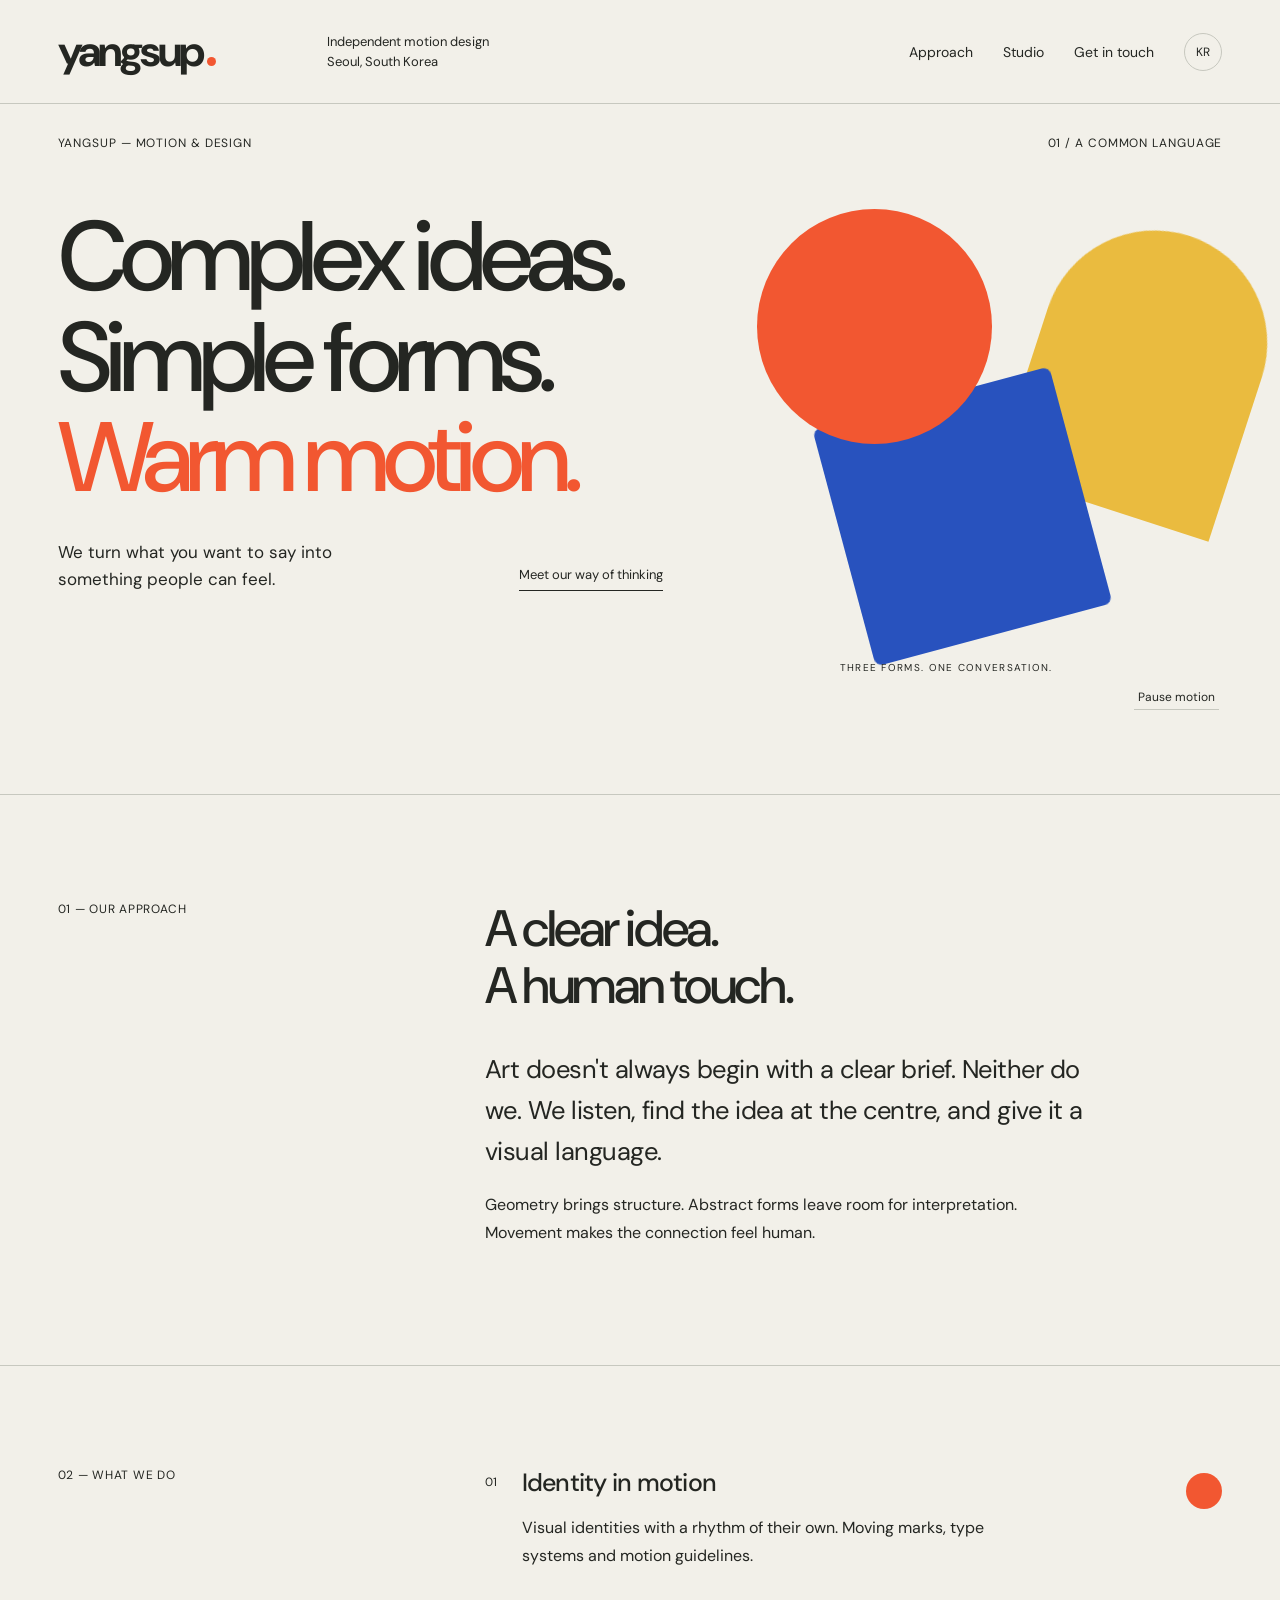
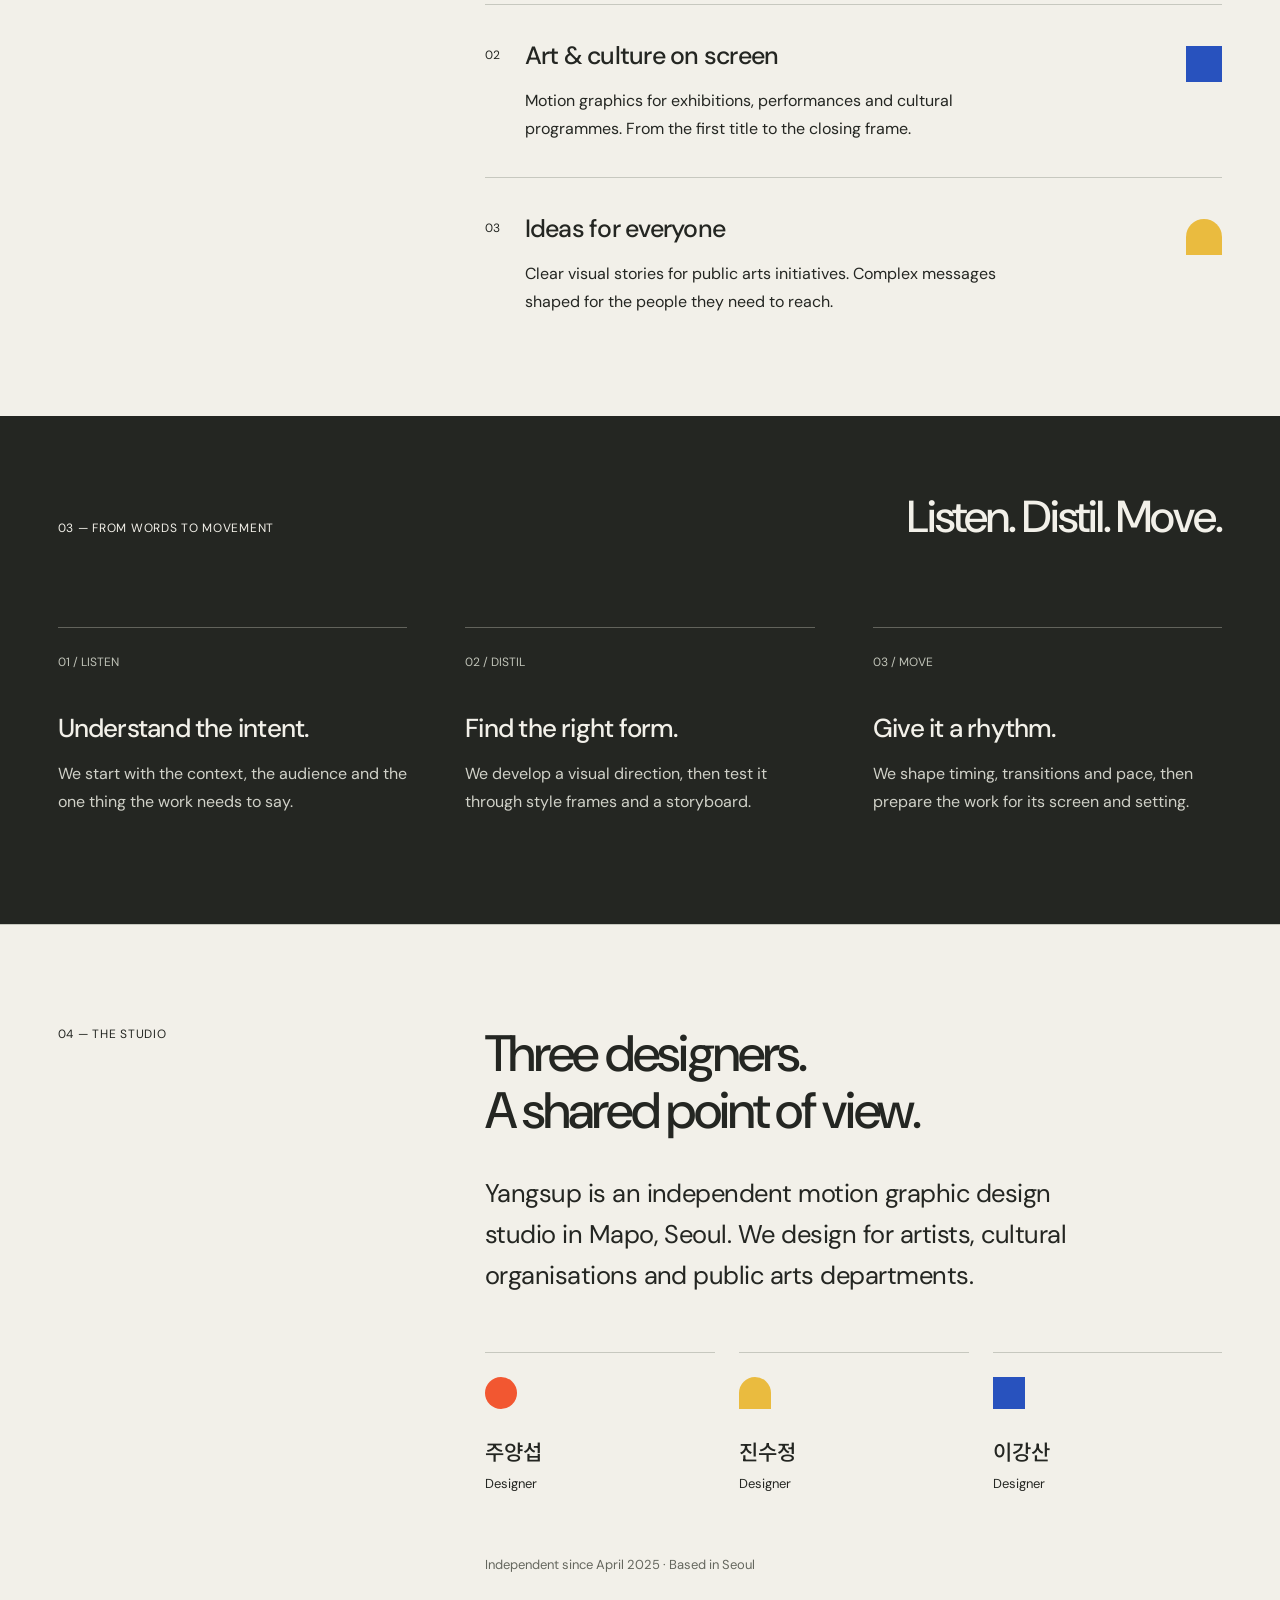
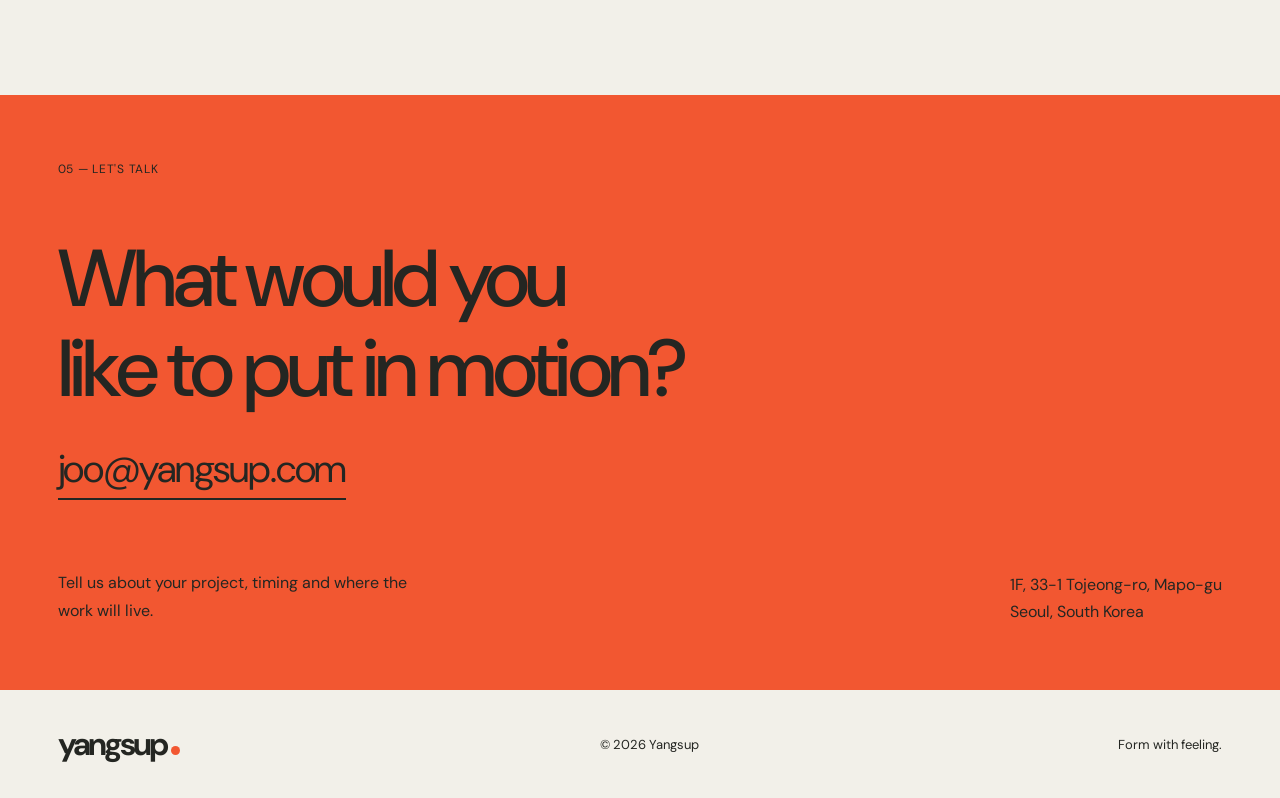
==== index.html @ bad8cf62 "Publish Yangsup motion design studio website" ====
<!doctype html>
<html lang="en"><head><meta charset="utf-8"><meta name="viewport" content="width=device-width,initial-scale=1"><title>Yangsup — Ideas into warm motion.</title><meta name="description" content="Yangsup is a three-person motion design studio in Seoul. We translate complex ideas into geometric forms and warm, thoughtful movement for arts and culture."><meta name="theme-color" content="#f2f0e9"><link rel="icon" type="image/svg+xml" href="data:image/svg+xml,%3Csvg xmlns='http://www.w3.org/2000/svg' viewBox='0 0 64 64'%3E%3Crect width='64' height='64' rx='32' fill='%23f25731'/%3E%3Cpath d='M17 19L32 35L47 19M32 35V49' stroke='%23212320' stroke-width='9' fill='none'/%3E%3C/svg%3E"><link rel="stylesheet" href="style.css"></head>
<body><a class="skip" href="#main">Skip to content</a><header><a class="logo" href="#" aria-label="Yangsup home">yangsup<span class="logo-dot"></span></a><span class="header-note">Independent motion design<br>Seoul, South Korea</span><nav aria-label="Main navigation"><a href="#approach" data-en="Approach" data-ko="작업 방식">Approach</a><a href="#studio" data-en="Studio" data-ko="스튜디오">Studio</a><a href="#contact" data-en="Get in touch" data-ko="프로젝트 문의">Get in touch</a><button id="lang" aria-label="한국어로 보기">KR</button></nav></header>
<main id="main"><section class="hero"><div class="eyebrow"><span>YANGSUP — MOTION & DESIGN</span><span>01 / A COMMON LANGUAGE</span></div><h1 data-en="Complex ideas.<br>Simple forms.<br><em>Warm motion.</em>" data-ko="복잡한 말을.<br>명확한 형태로.<br><em>따뜻한 움직임으로.</em>">Complex ideas.<br>Simple forms.<br><em>Warm motion.</em></h1><div class="hero-bottom"><p data-en="We turn what you want to say into something people can feel." data-ko="전하고 싶은 말을, 사람들이 느낄 수 있는 움직임으로 만듭니다.">We turn what you want to say into something people can feel.</p><a href="#approach" class="text-link" data-en="Meet our way of thinking" data-ko="우리의 작업 방식">Meet our way of thinking</a></div><div class="motion-stage" role="group" aria-label="Three geometric forms moving gently together: an orange circle, a yellow arch, and a blue square."><div class="shape circle"></div><div class="shape arch"></div><div class="shape square"></div><span class="stage-caption">THREE FORMS. ONE CONVERSATION.</span><button id="motion" aria-pressed="false" aria-label="Pause animation">Pause motion</button></div></section>
<section class="intro section" id="approach"><div class="label">01 — <span data-en="OUR APPROACH" data-ko="작업 방식">OUR APPROACH</span></div><div><h2 data-en="A clear idea.<br>A human touch." data-ko="생각은 명확하게.<br>감각은 따뜻하게.">A clear idea.<br>A human touch.</h2><p class="large-copy" data-en="Art doesn't always begin with a clear brief. Neither do we. We listen, find the idea at the centre, and give it a visual language." data-ko="예술의 언어가 언제나 명확한 의뢰서로 시작되지는 않습니다. 우리는 먼저 듣고, 중심이 되는 생각을 찾고, 그것에 시각적인 언어를 입힙니다.">Art doesn't always begin with a clear brief. Neither do we. We listen, find the idea at the centre, and give it a visual language.</p><p data-en="Geometry brings structure. Abstract forms leave room for interpretation. Movement makes the connection feel human." data-ko="기하학으로 구조를 잡고, 추상적인 형태로 해석의 여지를 남깁니다. 움직임으로 그 사이에 온도를 더합니다.">Geometry brings structure. Abstract forms leave room for interpretation. Movement makes the connection feel human.</p></div></section>
<section class="services section"><div class="label">02 — <span data-en="WHAT WE DO" data-ko="하는 일">WHAT WE DO</span></div><div class="service-list"><article><span class="number">01</span><div><h3 data-en="Identity in motion" data-ko="움직이는 아이덴티티">Identity in motion</h3><p data-en="Visual identities with a rhythm of their own. Moving marks, type systems and motion guidelines." data-ko="브랜드 고유의 리듬을 만듭니다. 움직이는 로고, 타이포그래피, 모션 가이드라인을 설계합니다.">Visual identities with a rhythm of their own. Moving marks, type systems and motion guidelines.</p></div><span class="mini orange"></span></article><article><span class="number">02</span><div><h3 data-en="Art & culture on screen" data-ko="화면으로 만나는 예술">Art & culture on screen</h3><p data-en="Motion graphics for exhibitions, performances and cultural programmes. From the first title to the closing frame." data-ko="전시, 공연, 문화 프로그램을 위한 모션 그래픽. 첫 타이틀부터 마지막 장면까지 하나의 흐름으로 연결합니다.">Motion graphics for exhibitions, performances and cultural programmes. From the first title to the closing frame.</p></div><span class="mini blue"></span></article><article><span class="number">03</span><div><h3 data-en="Ideas for everyone" data-ko="누구에게나 닿는 이야기">Ideas for everyone</h3><p data-en="Clear visual stories for public arts initiatives. Complex messages shaped for the people they need to reach." data-ko="공공 예술 사업의 복잡한 메시지를 정리합니다. 전달해야 할 사람을 생각하며 형태와 움직임을 고릅니다.">Clear visual stories for public arts initiatives. Complex messages shaped for the people they need to reach.</p></div><span class="mini yellow"></span></article></div></section>
<section class="process"><div class="process-heading"><div class="label">03 — <span data-en="FROM WORDS TO MOVEMENT" data-ko="말에서 움직임까지">FROM WORDS TO MOVEMENT</span></div><h2 data-en="Listen. Distil. Move." data-ko="듣고. 고르고. 움직입니다.">Listen. Distil. Move.</h2></div><div class="steps"><article><span>01 / LISTEN</span><h3 data-en="Understand the intent." data-ko="의도를 이해합니다.">Understand the intent.</h3><p data-en="We start with the context, the audience and the one thing the work needs to say." data-ko="프로젝트의 맥락과 관객을 이해하고, 꼭 전달해야 할 한 가지를 찾습니다.">We start with the context, the audience and the one thing the work needs to say.</p></article><article><span>02 / DISTIL</span><h3 data-en="Find the right form." data-ko="알맞은 형태를 찾습니다.">Find the right form.</h3><p data-en="We develop a visual direction, then test it through style frames and a storyboard." data-ko="시각적인 방향을 정하고, 스타일 프레임과 스토리보드로 함께 확인합니다.">We develop a visual direction, then test it through style frames and a storyboard.</p></article><article><span>03 / MOVE</span><h3 data-en="Give it a rhythm." data-ko="리듬을 더합니다.">Give it a rhythm.</h3><p data-en="We shape timing, transitions and pace, then prepare the work for its screen and setting." data-ko="타이밍과 전환, 속도를 다듬습니다. 작품이 놓일 화면과 공간에 맞춰 마무리합니다.">We shape timing, transitions and pace, then prepare the work for its screen and setting.</p></article></div></section>
<section class="studio section" id="studio"><div class="label">04 — <span data-en="THE STUDIO" data-ko="스튜디오">THE STUDIO</span></div><div><h2 data-en="Three designers.<br>A shared point of view." data-ko="세 명의 디자이너.<br>함께 바라보는 방향.">Three designers.<br>A shared point of view.</h2><p class="large-copy" data-en="Yangsup is an independent motion graphic design studio in Mapo, Seoul. We design for artists, cultural organisations and public arts departments." data-ko="Yangsup은 서울 마포에 자리한 모션 그래픽 디자인 스튜디오입니다. 예술가, 문화예술 단체, 공공기관의 예술 부서를 위한 디자인을 합니다.">Yangsup is an independent motion graphic design studio in Mapo, Seoul. We design for artists, cultural organisations and public arts departments.</p><div class="team"><div><span class="member-symbol orange"></span><h3>주양섭</h3><p>Designer</p></div><div><span class="member-symbol yellow"></span><h3>진수정</h3><p>Designer</p></div><div><span class="member-symbol blue"></span><h3>이강산</h3><p>Designer</p></div></div><p class="established" data-en="Independent since April 2025 · Based in Seoul" data-ko="2025년 4월 설립 · 서울 마포">Independent since April 2025 · Based in Seoul</p></div></section>
<section class="contact" id="contact"><div class="label">05 — <span data-en="LET'S TALK" data-ko="프로젝트 문의">LET'S TALK</span></div><h2 data-en="What would you<br>like to put in motion?" data-ko="어떤 이야기를<br>움직여 볼까요?">What would you<br>like to put in motion?</h2><a class="email" href="mailto:joo@yangsup.com">joo@yangsup.com</a><div class="contact-bottom"><p data-en="Tell us about your project, timing and where the work will live." data-ko="프로젝트의 내용과 일정, 작업이 쓰일 곳을 알려 주세요.">Tell us about your project, timing and where the work will live.</p><address><span data-en="1F, 33-1 Tojeong-ro, Mapo-gu<br>Seoul, South Korea" data-ko="서울 마포구 토정로 33-1, 1층">1F, 33-1 Tojeong-ro, Mapo-gu<br>Seoul, South Korea</span></address></div></section></main><footer><a class="logo" href="#">yangsup<span class="logo-dot"></span></a><span>© <span id="year">2026</span> Yangsup</span><span data-en="Form with feeling." data-ko="형태에 온도를.">Form with feeling.</span></footer><script src="script.js"></script></body></html>
---- style.css ----
@import url('https://fonts.googleapis.com/css2?family=DM+Sans:wght@400;450;500;600;700&family=Noto+Sans+KR:wght@400;500;600;700&display=swap');
:root{--paper:#f2f0e9;--ink:#242622;--orange:#f25731;--blue:#2852be;--yellow:#eabb3f;--line:#c7c8bf}*{box-sizing:border-box}html{scroll-behavior:smooth;scroll-padding-top:30px}body{margin:0;background:var(--paper);color:var(--ink);font-family:'DM Sans','Noto Sans KR',sans-serif;font-size:16px;-webkit-font-smoothing:antialiased}a{color:inherit;text-decoration:none}button{font:inherit;color:inherit;cursor:pointer}a:focus-visible,button:focus-visible{outline:3px solid var(--blue);outline-offset:7px}.skip{position:absolute;top:-80px;padding:16px;background:white;z-index:10}.skip:focus{top:10px}header{padding:30px 4.5%;display:flex;align-items:center;justify-content:space-between;border-bottom:1px solid var(--line);gap:30px}.logo{font-size:43px;font-weight:700;letter-spacing:-3px;line-height:1;display:inline-flex;align-items:baseline}.logo-dot{width:9px;height:9px;background:var(--orange);border-radius:50%;margin-left:5px}.header-note{font-size:13px;line-height:1.5;margin-right:auto;margin-left:7%}nav{display:flex;gap:30px;align-items:center;font-size:14px}nav a{padding:7px 0}nav a:hover,.text-link:hover{text-decoration:underline;text-underline-offset:7px}#lang{background:transparent;border:1px solid var(--line);border-radius:50%;width:38px;height:38px;font-size:12px}.hero{min-height:690px;position:relative;padding:31px 4.5% 0;overflow:hidden}.eyebrow{font-size:12px;letter-spacing:.075em;display:flex;justify-content:space-between}.hero h1{font-size:clamp(60px,7.7vw,118px);font-weight:500;letter-spacing:-.064em;line-height:1.02;margin:56px 0 30px;position:relative;z-index:2;pointer-events:none;width:70%}em{font-style:normal;color:var(--orange)}.hero-bottom{display:flex;align-items:flex-end;justify-content:space-between;position:relative;z-index:2;max-width:52%;gap:32px;margin-bottom:56px}.hero-bottom p{font-size:17px;line-height:1.6;max-width:275px}.text-link{font-size:13px;border-bottom:1px solid;white-space:nowrap;padding-bottom:7px;margin-bottom:20px}.motion-stage{position:absolute;right:0;top:90px;width:43%;height:480px}.shape{position:absolute;animation:float 9s ease-in-out infinite;will-change:transform}.circle{background:var(--orange);width:235px;height:235px;border-radius:50%;left:5%;top:15px;z-index:2}.arch{background:var(--yellow);width:225px;height:285px;border-radius:120px 120px 0 0;right:4%;top:35px;transform:rotate(18deg);animation-name:tilt;animation-delay:-3s}.square{background:var(--blue);width:245px;height:245px;border-radius:8px;left:20%;top:200px;transform:rotate(-15deg);animation-name:rock;animation-delay:-1s}.stage-caption{position:absolute;bottom:0;left:20%;font-size:10px;letter-spacing:.13em}#motion{position:absolute;bottom:-36px;right:11%;font-size:12px;background:transparent;border:0;border-bottom:1px solid var(--line);padding:4px}.paused .shape{animation-play-state:paused}.section{padding:100px 4.5%;display:grid;grid-template-columns:1fr 2fr;gap:5%;border-top:1px solid var(--line)}.label{font-size:12px;letter-spacing:.06em;line-height:1.6}h2{font-size:clamp(36px,4vw,62px);line-height:1.12;letter-spacing:-.045em;font-weight:500;margin:0 0 35px}p{line-height:1.75;margin:0 0 18px;max-width:610px}.large-copy{font-size:clamp(21px,2vw,28px);line-height:1.6;letter-spacing:-.02em}.intro{padding-top:105px}.service-list article{display:flex;gap:25px;padding:0 0 34px;margin-bottom:34px;border-bottom:1px solid var(--line);align-items:flex-start}.service-list article:last-child{border:0;padding:0;margin:0}.number{font-size:12px;padding-top:8px}h3{font-size:25px;font-weight:500;letter-spacing:-.03em;margin:0 0 15px}.service-list p{font-size:16px;margin:0;max-width:480px}.mini{width:36px;height:36px;flex-shrink:0;margin-left:auto;margin-top:7px}.orange{background:var(--orange);border-radius:50%}.blue{background:var(--blue)}.yellow{background:var(--yellow);border-radius:40px 40px 0 0}.process{background:var(--ink);color:var(--paper);padding:76px 4.5% 90px}.process-heading{display:flex;justify-content:space-between;align-items:baseline;gap:30px}.process h2{font-size:clamp(30px,3.5vw,54px)}.steps{display:grid;grid-template-columns:repeat(3,1fr);gap:5%;margin-top:50px}.steps article{border-top:1px solid #62635c;padding-top:22px}.steps span{font-size:12px;color:#c0c3b8}.steps h3{margin-top:40px;font-size:26px}.steps p{color:#d0d1c8;font-size:16px}.team{display:grid;grid-template-columns:repeat(3,1fr);gap:24px;margin-top:55px}.team>div{padding-top:24px;border-top:1px solid var(--line)}.member-symbol{display:block;width:32px;height:32px;margin-bottom:27px}.team h3{font-family:'Noto Sans KR',sans-serif;font-size:21px;letter-spacing:0;margin-bottom:7px}.team p,.established{font-size:13px}.established{margin-top:40px;color:#65675e}.contact{background:var(--orange);padding:65px 4.5%}.contact h2{font-size:clamp(42px,6.3vw,96px);margin:55px 0 30px}.email{font-size:clamp(25px,3vw,45px);border-bottom:2px solid;letter-spacing:-.03em;padding-bottom:4px}.contact-bottom{display:flex;justify-content:space-between;align-items:flex-end;gap:35px;margin-top:75px}.contact-bottom p{max-width:350px;margin:0}.contact address{font-size:16px;font-style:normal;line-height:1.7}footer{padding:38px 4.5%;display:flex;justify-content:space-between;align-items:center;font-size:13px}footer .logo{font-size:32px}html[lang=ko] .hero h1{font-size:clamp(44px,5.7vw,88px);letter-spacing:-.055em;line-height:1.22}html[lang=ko] h2{line-height:1.3;word-break:keep-all}html[lang=ko] p{word-break:keep-all}@keyframes float{50%{transform:translate(15px,25px)}}@keyframes rock{50%{transform:translate(-12px,-18px) rotate(-3deg)}}@keyframes tilt{50%{transform:translate(-15px,5px) rotate(8deg)}}@media(min-width:1600px){body{max-width:1800px;margin:auto}.motion-stage{right:4%}}@media(max-width:1000px){.header-note{display:none}.hero h1{font-size:8.3vw}.motion-stage{transform:scale(.8);transform-origin:right center;width:48%;top:60px}.hero-bottom{max-width:60%}.hero-bottom .text-link{display:none}.section{grid-template-columns:1fr 2.5fr;gap:5%}.process-heading{display:block}.process-heading h2{margin-top:28px}.steps h3{font-size:22px}}@media(max-width:650px){header{padding:25px 6%;gap:15px}.logo{font-size:34px}nav{gap:18px}nav a{font-size:12px}nav a:first-child{display:none}#lang{width:32px;height:32px}.hero{min-height:0;padding:25px 6% 0}.eyebrow span:last-child{display:none}.hero h1{font-size:clamp(48px,12vw,76px);width:100%;margin:40px 0 20px}.hero-bottom{max-width:100%;margin:0}.hero-bottom p{font-size:16px;max-width:280px}.motion-stage{position:relative;width:100%;height:350px;top:auto;right:auto;transform:none;margin:10px 0 50px}.circle{width:155px;height:155px;left:7%;top:30px}.arch{width:145px;height:200px;right:7%;top:35px}.square{width:168px;height:168px;left:28%;top:156px}.stage-caption{bottom:0;left:5%;font-size:9px}#motion{bottom:-28px;right:5%}.section{display:block;padding:60px 6%}.section>.label{margin-bottom:36px}h2{font-size:38px}.large-copy{font-size:21px}.service-list article{gap:14px}.service-list h3{font-size:23px}.mini{width:23px;height:23px}.service-list p{font-size:15px}.process{padding:55px 6%}.steps{grid-template-columns:1fr;gap:28px;margin-top:32px}.steps h3{margin-top:20px}.steps p{margin-bottom:0}.team{gap:15px}.team h3{font-size:19px}.contact{padding:48px 6%}.contact h2{font-size:43px;margin-top:38px}.contact-bottom{display:block;margin-top:50px}.contact address{margin-top:30px}footer{padding:30px 6%;gap:15px}footer>span:last-child{display:none}html[lang=ko] .hero h1{font-size:clamp(35px,9.3vw,58px)}}@media(prefers-reduced-motion:reduce){html{scroll-behavior:auto}.shape{animation:none!important}}
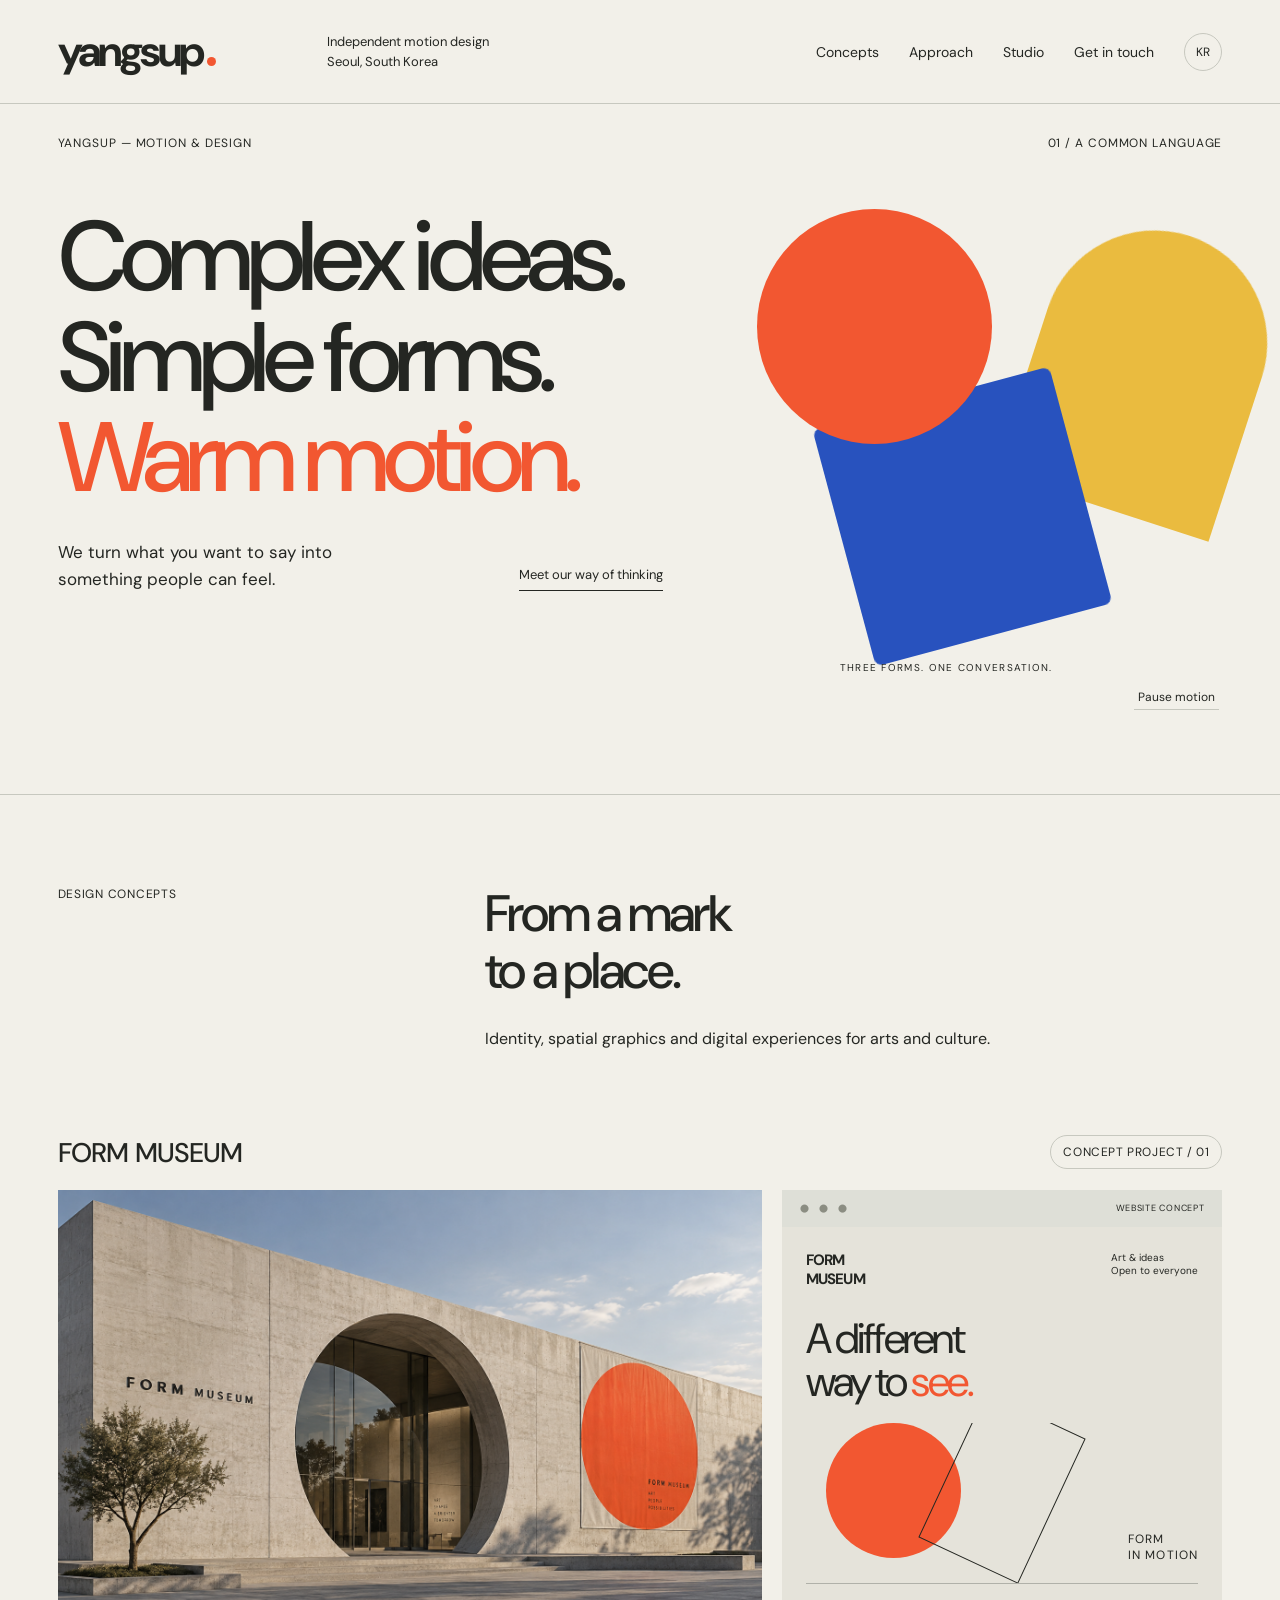
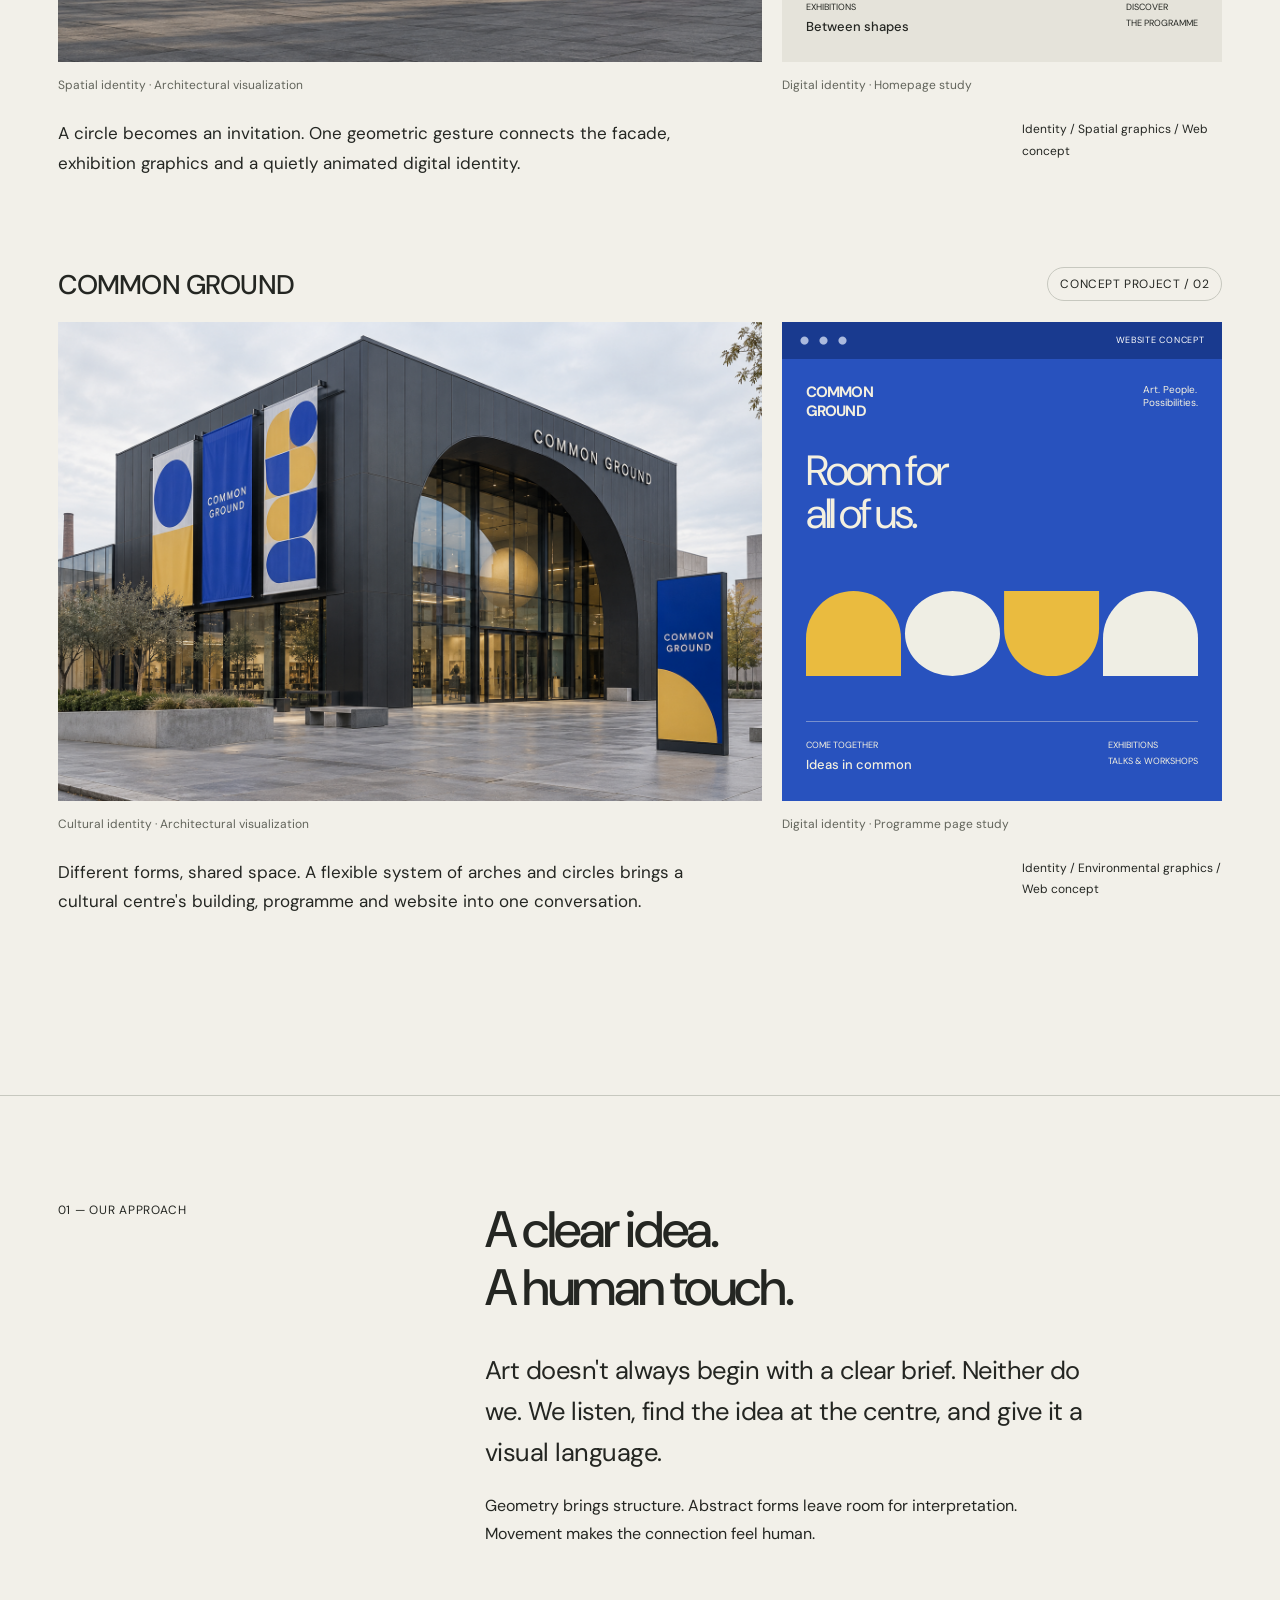
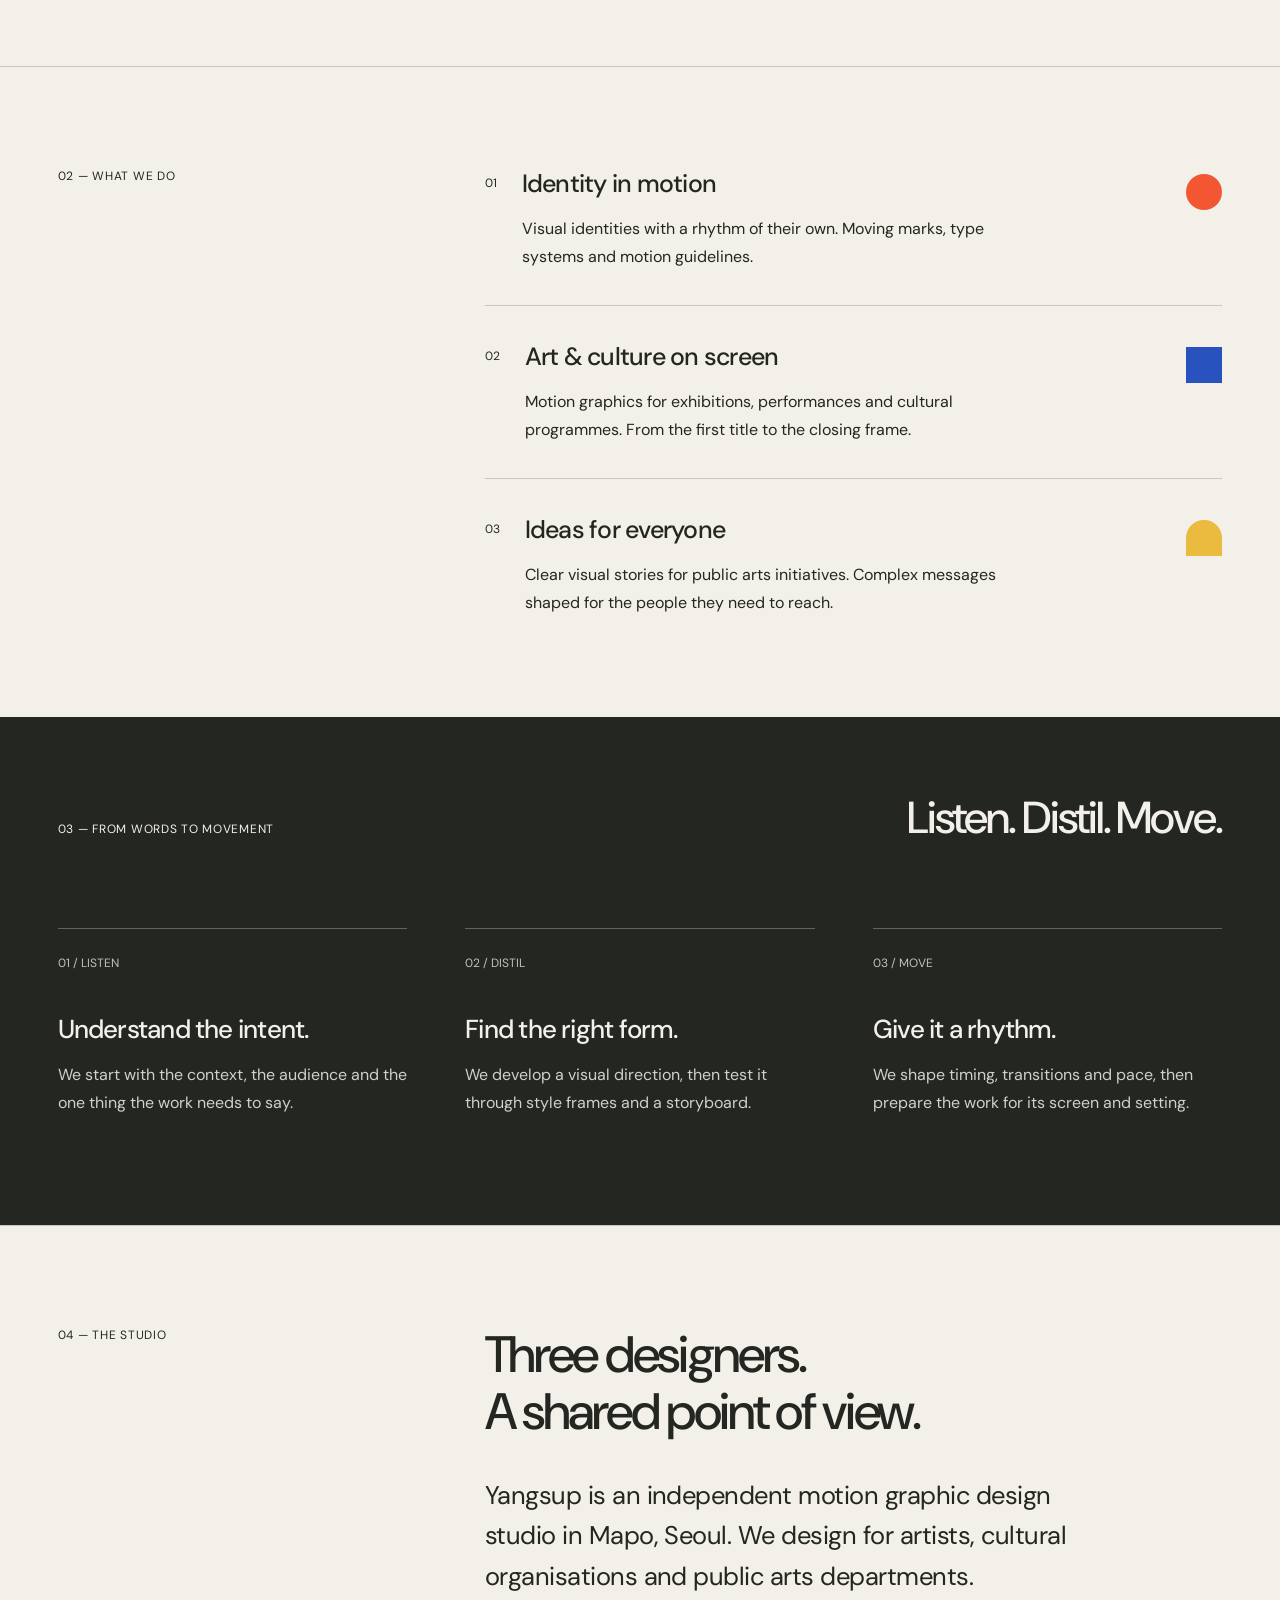
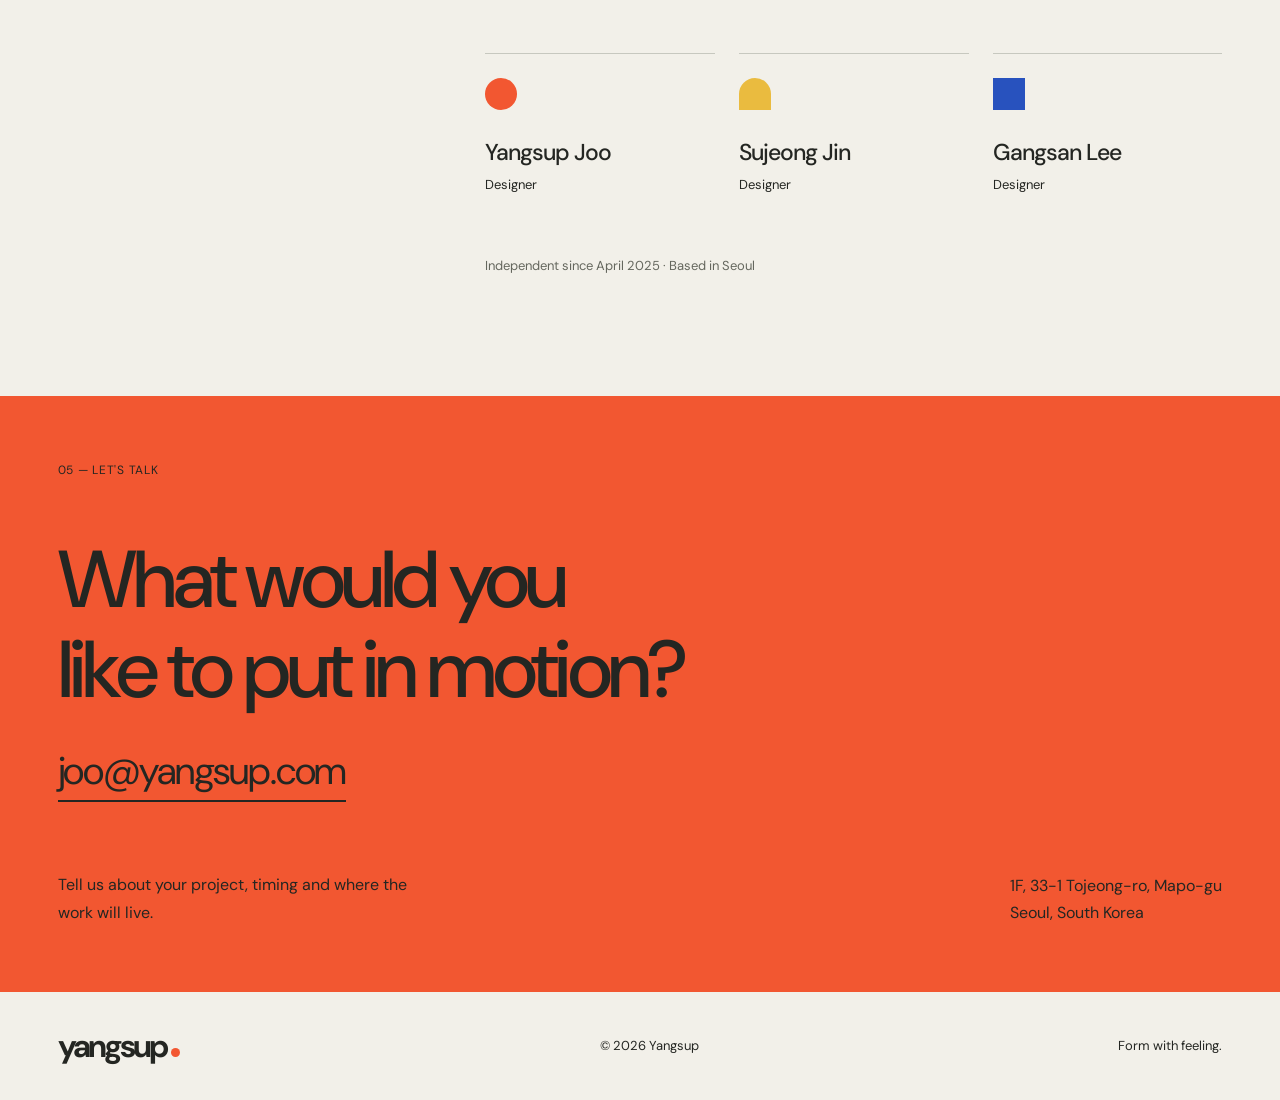
==== commit 57d89600: "Add cultural design portfolio and animated geometry" ====
--- a/index.html
+++ b/index.html
@@ -1,9 +1,14 @@
 <!doctype html>
-<html lang="en"><head><meta charset="utf-8"><meta name="viewport" content="width=device-width,initial-scale=1"><title>Yangsup — Ideas into warm motion.</title><meta name="description" content="Yangsup is a three-person motion design studio in Seoul. We translate complex ideas into geometric forms and warm, thoughtful movement for arts and culture."><meta name="theme-color" content="#f2f0e9"><link rel="icon" type="image/svg+xml" href="data:image/svg+xml,%3Csvg xmlns='http://www.w3.org/2000/svg' viewBox='0 0 64 64'%3E%3Crect width='64' height='64' rx='32' fill='%23f25731'/%3E%3Cpath d='M17 19L32 35L47 19M32 35V49' stroke='%23212320' stroke-width='9' fill='none'/%3E%3C/svg%3E"><link rel="stylesheet" href="style.css"></head>
-<body><a class="skip" href="#main">Skip to content</a><header><a class="logo" href="#" aria-label="Yangsup home">yangsup<span class="logo-dot"></span></a><span class="header-note">Independent motion design<br>Seoul, South Korea</span><nav aria-label="Main navigation"><a href="#approach" data-en="Approach" data-ko="작업 방식">Approach</a><a href="#studio" data-en="Studio" data-ko="스튜디오">Studio</a><a href="#contact" data-en="Get in touch" data-ko="프로젝트 문의">Get in touch</a><button id="lang" aria-label="한국어로 보기">KR</button></nav></header>
+<html lang="en"><head><meta charset="utf-8"><meta name="viewport" content="width=device-width,initial-scale=1"><title>Yangsup — Ideas into warm motion.</title><meta name="description" content="Yangsup is a three-person motion design studio in Seoul. We translate complex ideas into geometric forms and warm, thoughtful movement for arts and culture."><meta name="theme-color" content="#f2f0e9"><link rel="icon" type="image/svg+xml" href="data:image/svg+xml,%3Csvg xmlns='http://www.w3.org/2000/svg' viewBox='0 0 64 64'%3E%3Crect width='64' height='64' rx='32' fill='%23f25731'/%3E%3Cpath d='M17 19L32 35L47 19M32 35V49' stroke='%23212320' stroke-width='9' fill='none'/%3E%3C/svg%3E"><link rel="stylesheet" href="style.css?v=20261009"></head>
+<body><a class="skip" href="#main">Skip to content</a><header><a class="logo" href="#" aria-label="Yangsup home">yangsup<span class="logo-dot"></span></a><span class="header-note">Independent motion design<br>Seoul, South Korea</span><nav aria-label="Main navigation"><a href="#concepts" data-en="Concepts" data-ko="콘셉트">Concepts</a><a href="#approach" data-en="Approach" data-ko="작업 방식">Approach</a><a href="#studio" data-en="Studio" data-ko="스튜디오">Studio</a><a href="#contact" data-en="Get in touch" data-ko="프로젝트 문의">Get in touch</a><button id="lang" aria-label="한국어로 보기">KR</button></nav></header>
 <main id="main"><section class="hero"><div class="eyebrow"><span>YANGSUP — MOTION & DESIGN</span><span>01 / A COMMON LANGUAGE</span></div><h1 data-en="Complex ideas.<br>Simple forms.<br><em>Warm motion.</em>" data-ko="복잡한 말을.<br>명확한 형태로.<br><em>따뜻한 움직임으로.</em>">Complex ideas.<br>Simple forms.<br><em>Warm motion.</em></h1><div class="hero-bottom"><p data-en="We turn what you want to say into something people can feel." data-ko="전하고 싶은 말을, 사람들이 느낄 수 있는 움직임으로 만듭니다.">We turn what you want to say into something people can feel.</p><a href="#approach" class="text-link" data-en="Meet our way of thinking" data-ko="우리의 작업 방식">Meet our way of thinking</a></div><div class="motion-stage" role="group" aria-label="Three geometric forms moving gently together: an orange circle, a yellow arch, and a blue square."><div class="shape circle"></div><div class="shape arch"></div><div class="shape square"></div><span class="stage-caption">THREE FORMS. ONE CONVERSATION.</span><button id="motion" aria-pressed="false" aria-label="Pause animation">Pause motion</button></div></section>
+<section class="portfolio" id="concepts" aria-labelledby="portfolio-title">
+<div class="portfolio-heading"><div class="label" data-en="DESIGN CONCEPTS" data-ko="콘셉트 포트폴리오">DESIGN CONCEPTS</div><div><h2 id="portfolio-title" data-en="From a mark<br>to a place." data-ko="하나의 형태에서<br>하나의 공간으로.">From a mark<br>to a place.</h2><p data-en="Identity, spatial graphics and digital experiences for arts and culture." data-ko="예술과 문화를 위한 아이덴티티, 공간 그래픽, 디지털 경험.">Identity, spatial graphics and digital experiences for arts and culture.</p></div></div>
+<article class="project"><div class="project-title"><h3>FORM MUSEUM</h3><span class="concept-label">CONCEPT PROJECT / 01</span></div><div class="project-visuals"><figure class="architecture"><img src="form-museum.png" alt="Concept visualization of an art museum with a circular entrance and orange exhibition banner" loading="lazy" width="1536" height="1024"><figcaption data-en="Spatial identity · Architectural visualization" data-ko="공간 아이덴티티 · 건축 시각화">Spatial identity · Architectural visualization</figcaption></figure><figure class="web-concept museum-web"><div class="browser-bar"><span>● ● ●</span><span>WEBSITE CONCEPT</span></div><div class="mock-page"><div class="mock-nav"><strong>FORM<br>MUSEUM</strong><span>Art & ideas<br>Open to everyone</span></div><div class="mock-title">A different<br>way to <em>see.</em></div><div class="museum-composition"><span class="mock-orbit"></span><span class="mock-line"></span><span class="mock-frame">FORM<br>IN MOTION</span></div><div class="mock-bottom"><span>EXHIBITIONS<br><b>Between shapes</b></span><span>DISCOVER<br>THE PROGRAMME</span></div></div><figcaption data-en="Digital identity · Homepage study" data-ko="디지털 아이덴티티 · 홈페이지 시안">Digital identity · Homepage study</figcaption></figure></div><div class="project-description"><p data-en="A circle becomes an invitation. One geometric gesture connects the facade, exhibition graphics and a quietly animated digital identity." data-ko="원을 초대의 형태로 해석했습니다. 하나의 기하학적 요소가 외관과 전시 그래픽, 차분한 움직임의 웹 아이덴티티로 이어집니다.">A circle becomes an invitation. One geometric gesture connects the facade, exhibition graphics and a quietly animated digital identity.</p><span data-en="Identity / Spatial graphics / Web concept" data-ko="아이덴티티 / 공간 그래픽 / 웹 콘셉트">Identity / Spatial graphics / Web concept</span></div></article>
+<article class="project"><div class="project-title"><h3>COMMON GROUND</h3><span class="concept-label">CONCEPT PROJECT / 02</span></div><div class="project-visuals"><figure class="architecture"><img src="common-ground.png" alt="Concept visualization of a cultural centre with blue and yellow geometric banners" loading="lazy" width="1536" height="1024"><figcaption data-en="Cultural identity · Architectural visualization" data-ko="문화예술 아이덴티티 · 건축 시각화">Cultural identity · Architectural visualization</figcaption></figure><figure class="web-concept culture-web"><div class="browser-bar"><span>● ● ●</span><span>WEBSITE CONCEPT</span></div><div class="mock-page"><div class="mock-nav"><strong>COMMON<br>GROUND</strong><span>Art. People.<br>Possibilities.</span></div><div class="mock-title">Room for<br>all of us.</div><div class="culture-composition"><span></span><span></span><span></span><span></span></div><div class="mock-bottom"><span>COME TOGETHER<br><b>Ideas in common</b></span><span>EXHIBITIONS<br>TALKS & WORKSHOPS</span></div></div><figcaption data-en="Digital identity · Programme page study" data-ko="디지털 아이덴티티 · 프로그램 페이지 시안">Digital identity · Programme page study</figcaption></figure></div><div class="project-description"><p data-en="Different forms, shared space. A flexible system of arches and circles brings a cultural centre's building, programme and website into one conversation." data-ko="서로 다른 형태가 하나의 공간을 만납니다. 아치와 원으로 구성한 유연한 그래픽 시스템이 문화공간의 외관과 프로그램, 웹사이트를 연결합니다.">Different forms, shared space. A flexible system of arches and circles brings a cultural centre's building, programme and website into one conversation.</p><span data-en="Identity / Environmental graphics / Web concept" data-ko="아이덴티티 / 환경 그래픽 / 웹 콘셉트">Identity / Environmental graphics / Web concept</span></div></article>
+</section>
 <section class="intro section" id="approach"><div class="label">01 — <span data-en="OUR APPROACH" data-ko="작업 방식">OUR APPROACH</span></div><div><h2 data-en="A clear idea.<br>A human touch." data-ko="생각은 명확하게.<br>감각은 따뜻하게.">A clear idea.<br>A human touch.</h2><p class="large-copy" data-en="Art doesn't always begin with a clear brief. Neither do we. We listen, find the idea at the centre, and give it a visual language." data-ko="예술의 언어가 언제나 명확한 의뢰서로 시작되지는 않습니다. 우리는 먼저 듣고, 중심이 되는 생각을 찾고, 그것에 시각적인 언어를 입힙니다.">Art doesn't always begin with a clear brief. Neither do we. We listen, find the idea at the centre, and give it a visual language.</p><p data-en="Geometry brings structure. Abstract forms leave room for interpretation. Movement makes the connection feel human." data-ko="기하학으로 구조를 잡고, 추상적인 형태로 해석의 여지를 남깁니다. 움직임으로 그 사이에 온도를 더합니다.">Geometry brings structure. Abstract forms leave room for interpretation. Movement makes the connection feel human.</p></div></section>
 <section class="services section"><div class="label">02 — <span data-en="WHAT WE DO" data-ko="하는 일">WHAT WE DO</span></div><div class="service-list"><article><span class="number">01</span><div><h3 data-en="Identity in motion" data-ko="움직이는 아이덴티티">Identity in motion</h3><p data-en="Visual identities with a rhythm of their own. Moving marks, type systems and motion guidelines." data-ko="브랜드 고유의 리듬을 만듭니다. 움직이는 로고, 타이포그래피, 모션 가이드라인을 설계합니다.">Visual identities with a rhythm of their own. Moving marks, type systems and motion guidelines.</p></div><span class="mini orange"></span></article><article><span class="number">02</span><div><h3 data-en="Art & culture on screen" data-ko="화면으로 만나는 예술">Art & culture on screen</h3><p data-en="Motion graphics for exhibitions, performances and cultural programmes. From the first title to the closing frame." data-ko="전시, 공연, 문화 프로그램을 위한 모션 그래픽. 첫 타이틀부터 마지막 장면까지 하나의 흐름으로 연결합니다.">Motion graphics for exhibitions, performances and cultural programmes. From the first title to the closing frame.</p></div><span class="mini blue"></span></article><article><span class="number">03</span><div><h3 data-en="Ideas for everyone" data-ko="누구에게나 닿는 이야기">Ideas for everyone</h3><p data-en="Clear visual stories for public arts initiatives. Complex messages shaped for the people they need to reach." data-ko="공공 예술 사업의 복잡한 메시지를 정리합니다. 전달해야 할 사람을 생각하며 형태와 움직임을 고릅니다.">Clear visual stories for public arts initiatives. Complex messages shaped for the people they need to reach.</p></div><span class="mini yellow"></span></article></div></section>
 <section class="process"><div class="process-heading"><div class="label">03 — <span data-en="FROM WORDS TO MOVEMENT" data-ko="말에서 움직임까지">FROM WORDS TO MOVEMENT</span></div><h2 data-en="Listen. Distil. Move." data-ko="듣고. 고르고. 움직입니다.">Listen. Distil. Move.</h2></div><div class="steps"><article><span>01 / LISTEN</span><h3 data-en="Understand the intent." data-ko="의도를 이해합니다.">Understand the intent.</h3><p data-en="We start with the context, the audience and the one thing the work needs to say." data-ko="프로젝트의 맥락과 관객을 이해하고, 꼭 전달해야 할 한 가지를 찾습니다.">We start with the context, the audience and the one thing the work needs to say.</p></article><article><span>02 / DISTIL</span><h3 data-en="Find the right form." data-ko="알맞은 형태를 찾습니다.">Find the right form.</h3><p data-en="We develop a visual direction, then test it through style frames and a storyboard." data-ko="시각적인 방향을 정하고, 스타일 프레임과 스토리보드로 함께 확인합니다.">We develop a visual direction, then test it through style frames and a storyboard.</p></article><article><span>03 / MOVE</span><h3 data-en="Give it a rhythm." data-ko="리듬을 더합니다.">Give it a rhythm.</h3><p data-en="We shape timing, transitions and pace, then prepare the work for its screen and setting." data-ko="타이밍과 전환, 속도를 다듬습니다. 작품이 놓일 화면과 공간에 맞춰 마무리합니다.">We shape timing, transitions and pace, then prepare the work for its screen and setting.</p></article></div></section>
-<section class="studio section" id="studio"><div class="label">04 — <span data-en="THE STUDIO" data-ko="스튜디오">THE STUDIO</span></div><div><h2 data-en="Three designers.<br>A shared point of view." data-ko="세 명의 디자이너.<br>함께 바라보는 방향.">Three designers.<br>A shared point of view.</h2><p class="large-copy" data-en="Yangsup is an independent motion graphic design studio in Mapo, Seoul. We design for artists, cultural organisations and public arts departments." data-ko="Yangsup은 서울 마포에 자리한 모션 그래픽 디자인 스튜디오입니다. 예술가, 문화예술 단체, 공공기관의 예술 부서를 위한 디자인을 합니다.">Yangsup is an independent motion graphic design studio in Mapo, Seoul. We design for artists, cultural organisations and public arts departments.</p><div class="team"><div><span class="member-symbol orange"></span><h3>주양섭</h3><p>Designer</p></div><div><span class="member-symbol yellow"></span><h3>진수정</h3><p>Designer</p></div><div><span class="member-symbol blue"></span><h3>이강산</h3><p>Designer</p></div></div><p class="established" data-en="Independent since April 2025 · Based in Seoul" data-ko="2025년 4월 설립 · 서울 마포">Independent since April 2025 · Based in Seoul</p></div></section>
-<section class="contact" id="contact"><div class="label">05 — <span data-en="LET'S TALK" data-ko="프로젝트 문의">LET'S TALK</span></div><h2 data-en="What would you<br>like to put in motion?" data-ko="어떤 이야기를<br>움직여 볼까요?">What would you<br>like to put in motion?</h2><a class="email" href="mailto:joo@yangsup.com">joo@yangsup.com</a><div class="contact-bottom"><p data-en="Tell us about your project, timing and where the work will live." data-ko="프로젝트의 내용과 일정, 작업이 쓰일 곳을 알려 주세요.">Tell us about your project, timing and where the work will live.</p><address><span data-en="1F, 33-1 Tojeong-ro, Mapo-gu<br>Seoul, South Korea" data-ko="서울 마포구 토정로 33-1, 1층">1F, 33-1 Tojeong-ro, Mapo-gu<br>Seoul, South Korea</span></address></div></section></main><footer><a class="logo" href="#">yangsup<span class="logo-dot"></span></a><span>© <span id="year">2026</span> Yangsup</span><span data-en="Form with feeling." data-ko="형태에 온도를.">Form with feeling.</span></footer><script src="script.js"></script></body></html>
+<section class="studio section" id="studio"><div class="label">04 — <span data-en="THE STUDIO" data-ko="스튜디오">THE STUDIO</span></div><div><h2 data-en="Three designers.<br>A shared point of view." data-ko="세 명의 디자이너.<br>함께 바라보는 방향.">Three designers.<br>A shared point of view.</h2><p class="large-copy" data-en="Yangsup is an independent motion graphic design studio in Mapo, Seoul. We design for artists, cultural organisations and public arts departments." data-ko="Yangsup은 서울 마포에 자리한 모션 그래픽 디자인 스튜디오입니다. 예술가, 문화예술 단체, 공공기관의 예술 부서를 위한 디자인을 합니다.">Yangsup is an independent motion graphic design studio in Mapo, Seoul. We design for artists, cultural organisations and public arts departments.</p><div class="team"><div><span class="member-symbol orange"></span><h3>Yangsup Joo</h3><p>Designer</p></div><div><span class="member-symbol yellow"></span><h3>Sujeong Jin</h3><p>Designer</p></div><div><span class="member-symbol blue"></span><h3>Gangsan Lee</h3><p>Designer</p></div></div><p class="established" data-en="Independent since April 2025 · Based in Seoul" data-ko="2025년 4월 설립 · 서울 마포">Independent since April 2025 · Based in Seoul</p></div></section>
+<section class="contact" id="contact"><div class="label">05 — <span data-en="LET'S TALK" data-ko="프로젝트 문의">LET'S TALK</span></div><h2 data-en="What would you<br>like to put in motion?" data-ko="어떤 이야기를<br>움직여 볼까요?">What would you<br>like to put in motion?</h2><a class="email" href="mailto:joo@yangsup.com">joo@yangsup.com</a><div class="contact-bottom"><p data-en="Tell us about your project, timing and where the work will live." data-ko="프로젝트의 내용과 일정, 작업이 쓰일 곳을 알려 주세요.">Tell us about your project, timing and where the work will live.</p><address><span data-en="1F, 33-1 Tojeong-ro, Mapo-gu<br>Seoul, South Korea" data-ko="서울 마포구 토정로 33-1, 1층">1F, 33-1 Tojeong-ro, Mapo-gu<br>Seoul, South Korea</span></address></div></section></main><footer><a class="logo" href="#">yangsup<span class="logo-dot"></span></a><span>© <span id="year">2026</span> Yangsup</span><span data-en="Form with feeling." data-ko="형태에 온도를.">Form with feeling.</span></footer><script src="script.js?v=20261009"></script></body></html>
--- a/style.css
+++ b/style.css
@@ -1,2 +1,13 @@
 @import url('https://fonts.googleapis.com/css2?family=DM+Sans:wght@400;450;500;600;700&family=Noto+Sans+KR:wght@400;500;600;700&display=swap');
 :root{--paper:#f2f0e9;--ink:#242622;--orange:#f25731;--blue:#2852be;--yellow:#eabb3f;--line:#c7c8bf}*{box-sizing:border-box}html{scroll-behavior:smooth;scroll-padding-top:30px}body{margin:0;background:var(--paper);color:var(--ink);font-family:'DM Sans','Noto Sans KR',sans-serif;font-size:16px;-webkit-font-smoothing:antialiased}a{color:inherit;text-decoration:none}button{font:inherit;color:inherit;cursor:pointer}a:focus-visible,button:focus-visible{outline:3px solid var(--blue);outline-offset:7px}.skip{position:absolute;top:-80px;padding:16px;background:white;z-index:10}.skip:focus{top:10px}header{padding:30px 4.5%;display:flex;align-items:center;justify-content:space-between;border-bottom:1px solid var(--line);gap:30px}.logo{font-size:43px;font-weight:700;letter-spacing:-3px;line-height:1;display:inline-flex;align-items:baseline}.logo-dot{width:9px;height:9px;background:var(--orange);border-radius:50%;margin-left:5px}.header-note{font-size:13px;line-height:1.5;margin-right:auto;margin-left:7%}nav{display:flex;gap:30px;align-items:center;font-size:14px}nav a{padding:7px 0}nav a:hover,.text-link:hover{text-decoration:underline;text-underline-offset:7px}#lang{background:transparent;border:1px solid var(--line);border-radius:50%;width:38px;height:38px;font-size:12px}.hero{min-height:690px;position:relative;padding:31px 4.5% 0;overflow:hidden}.eyebrow{font-size:12px;letter-spacing:.075em;display:flex;justify-content:space-between}.hero h1{font-size:clamp(60px,7.7vw,118px);font-weight:500;letter-spacing:-.064em;line-height:1.02;margin:56px 0 30px;position:relative;z-index:2;pointer-events:none;width:70%}em{font-style:normal;color:var(--orange)}.hero-bottom{display:flex;align-items:flex-end;justify-content:space-between;position:relative;z-index:2;max-width:52%;gap:32px;margin-bottom:56px}.hero-bottom p{font-size:17px;line-height:1.6;max-width:275px}.text-link{font-size:13px;border-bottom:1px solid;white-space:nowrap;padding-bottom:7px;margin-bottom:20px}.motion-stage{position:absolute;right:0;top:90px;width:43%;height:480px}.shape{position:absolute;animation:float 9s ease-in-out infinite;will-change:transform}.circle{background:var(--orange);width:235px;height:235px;border-radius:50%;left:5%;top:15px;z-index:2}.arch{background:var(--yellow);width:225px;height:285px;border-radius:120px 120px 0 0;right:4%;top:35px;transform:rotate(18deg);animation-name:tilt;animation-delay:-3s}.square{background:var(--blue);width:245px;height:245px;border-radius:8px;left:20%;top:200px;transform:rotate(-15deg);animation-name:rock;animation-delay:-1s}.stage-caption{position:absolute;bottom:0;left:20%;font-size:10px;letter-spacing:.13em}#motion{position:absolute;bottom:-36px;right:11%;font-size:12px;background:transparent;border:0;border-bottom:1px solid var(--line);padding:4px}.paused .shape{animation-play-state:paused}.section{padding:100px 4.5%;display:grid;grid-template-columns:1fr 2fr;gap:5%;border-top:1px solid var(--line)}.label{font-size:12px;letter-spacing:.06em;line-height:1.6}h2{font-size:clamp(36px,4vw,62px);line-height:1.12;letter-spacing:-.045em;font-weight:500;margin:0 0 35px}p{line-height:1.75;margin:0 0 18px;max-width:610px}.large-copy{font-size:clamp(21px,2vw,28px);line-height:1.6;letter-spacing:-.02em}.intro{padding-top:105px}.service-list article{display:flex;gap:25px;padding:0 0 34px;margin-bottom:34px;border-bottom:1px solid var(--line);align-items:flex-start}.service-list article:last-child{border:0;padding:0;margin:0}.number{font-size:12px;padding-top:8px}h3{font-size:25px;font-weight:500;letter-spacing:-.03em;margin:0 0 15px}.service-list p{font-size:16px;margin:0;max-width:480px}.mini{width:36px;height:36px;flex-shrink:0;margin-left:auto;margin-top:7px}.orange{background:var(--orange);border-radius:50%}.blue{background:var(--blue)}.yellow{background:var(--yellow);border-radius:40px 40px 0 0}.process{background:var(--ink);color:var(--paper);padding:76px 4.5% 90px}.process-heading{display:flex;justify-content:space-between;align-items:baseline;gap:30px}.process h2{font-size:clamp(30px,3.5vw,54px)}.steps{display:grid;grid-template-columns:repeat(3,1fr);gap:5%;margin-top:50px}.steps article{border-top:1px solid #62635c;padding-top:22px}.steps span{font-size:12px;color:#c0c3b8}.steps h3{margin-top:40px;font-size:26px}.steps p{color:#d0d1c8;font-size:16px}.team{display:grid;grid-template-columns:repeat(3,1fr);gap:24px;margin-top:55px}.team>div{padding-top:24px;border-top:1px solid var(--line)}.member-symbol{display:block;width:32px;height:32px;margin-bottom:27px}.team h3{font-family:'Noto Sans KR',sans-serif;font-size:21px;letter-spacing:0;margin-bottom:7px}.team p,.established{font-size:13px}.established{margin-top:40px;color:#65675e}.contact{background:var(--orange);padding:65px 4.5%}.contact h2{font-size:clamp(42px,6.3vw,96px);margin:55px 0 30px}.email{font-size:clamp(25px,3vw,45px);border-bottom:2px solid;letter-spacing:-.03em;padding-bottom:4px}.contact-bottom{display:flex;justify-content:space-between;align-items:flex-end;gap:35px;margin-top:75px}.contact-bottom p{max-width:350px;margin:0}.contact address{font-size:16px;font-style:normal;line-height:1.7}footer{padding:38px 4.5%;display:flex;justify-content:space-between;align-items:center;font-size:13px}footer .logo{font-size:32px}html[lang=ko] .hero h1{font-size:clamp(44px,5.7vw,88px);letter-spacing:-.055em;line-height:1.22}html[lang=ko] h2{line-height:1.3;word-break:keep-all}html[lang=ko] p{word-break:keep-all}@keyframes float{50%{transform:translate(15px,25px)}}@keyframes rock{50%{transform:translate(-12px,-18px) rotate(-3deg)}}@keyframes tilt{50%{transform:translate(-15px,5px) rotate(8deg)}}@media(min-width:1600px){body{max-width:1800px;margin:auto}.motion-stage{right:4%}}@media(max-width:1000px){.header-note{display:none}.hero h1{font-size:8.3vw}.motion-stage{transform:scale(.8);transform-origin:right center;width:48%;top:60px}.hero-bottom{max-width:60%}.hero-bottom .text-link{display:none}.section{grid-template-columns:1fr 2.5fr;gap:5%}.process-heading{display:block}.process-heading h2{margin-top:28px}.steps h3{font-size:22px}}@media(max-width:650px){header{padding:25px 6%;gap:15px}.logo{font-size:34px}nav{gap:18px}nav a{font-size:12px}nav a:first-child{display:none}#lang{width:32px;height:32px}.hero{min-height:0;padding:25px 6% 0}.eyebrow span:last-child{display:none}.hero h1{font-size:clamp(48px,12vw,76px);width:100%;margin:40px 0 20px}.hero-bottom{max-width:100%;margin:0}.hero-bottom p{font-size:16px;max-width:280px}.motion-stage{position:relative;width:100%;height:350px;top:auto;right:auto;transform:none;margin:10px 0 50px}.circle{width:155px;height:155px;left:7%;top:30px}.arch{width:145px;height:200px;right:7%;top:35px}.square{width:168px;height:168px;left:28%;top:156px}.stage-caption{bottom:0;left:5%;font-size:9px}#motion{bottom:-28px;right:5%}.section{display:block;padding:60px 6%}.section>.label{margin-bottom:36px}h2{font-size:38px}.large-copy{font-size:21px}.service-list article{gap:14px}.service-list h3{font-size:23px}.mini{width:23px;height:23px}.service-list p{font-size:15px}.process{padding:55px 6%}.steps{grid-template-columns:1fr;gap:28px;margin-top:32px}.steps h3{margin-top:20px}.steps p{margin-bottom:0}.team{gap:15px}.team h3{font-size:19px}.contact{padding:48px 6%}.contact h2{font-size:43px;margin-top:38px}.contact-bottom{display:block;margin-top:50px}.contact address{margin-top:30px}footer{padding:30px 6%;gap:15px}footer>span:last-child{display:none}html[lang=ko] .hero h1{font-size:clamp(35px,9.3vw,58px)}}@media(prefers-reduced-motion:reduce){html{scroll-behavior:auto}.shape{animation:none!important}}
+
+/* Motion sequences: deliberate turns, soft morphs and brief dissolves. */
+.shape{animation-duration:14s;animation-timing-function:cubic-bezier(.45,0,.2,1);will-change:transform,opacity,border-radius}.circle{animation-name:circle-story;animation-delay:0s}.arch{animation-name:arch-story;animation-delay:-4s}.square{animation-name:square-story;animation-delay:-8s}
+@keyframes circle-story{0%,100%{transform:translate(0,0) rotate(0);border-radius:50%;opacity:1}25%{transform:translate(18px,28px) rotate(90deg);border-radius:50% 50% 8% 50%}48%{transform:translate(-8px,12px) rotate(180deg) scale(.85);border-radius:12%;opacity:1}65%{transform:translate(12px,-12px) rotate(240deg) scale(.55);opacity:0}78%{transform:translate(0,0) rotate(300deg) scale(.85);border-radius:50%;opacity:1}}
+@keyframes arch-story{0%,100%{transform:rotate(18deg);border-radius:120px 120px 0 0;opacity:1}30%{transform:translate(-25px,24px) rotate(-35deg);border-radius:50%}55%{transform:translate(-12px,-12px) rotate(45deg) scale(.84);border-radius:12px;opacity:1}72%{transform:translate(14px,15px) rotate(90deg) scale(.7);opacity:0}86%{transform:rotate(18deg);opacity:1}}
+@keyframes square-story{0%,100%{transform:rotate(-15deg);border-radius:8px;opacity:1}28%{transform:translate(20px,-18px) rotate(75deg);border-radius:8px}48%{transform:translate(-8px,-25px) rotate(165deg) scale(.8);border-radius:50%;opacity:1}64%{transform:translate(12px,12px) rotate(230deg) scale(.6);opacity:0}82%{transform:rotate(345deg);border-radius:8px;opacity:1}}
+.portfolio{border-top:1px solid var(--line);padding:90px 4.5%}.portfolio-heading{display:grid;grid-template-columns:1fr 2fr;gap:5%;margin-bottom:64px}.portfolio-heading h2{margin-bottom:25px}.project{margin-bottom:70px}.project-title{display:flex;justify-content:space-between;gap:20px;align-items:center;margin-bottom:20px}.project-title h3{font-size:27px;margin:0}.concept-label{font-size:12px;letter-spacing:.05em;border:1px solid var(--line);border-radius:30px;padding:8px 12px;white-space:nowrap}.project-visuals{display:grid;grid-template-columns:1.6fr 1fr;gap:20px;align-items:stretch}.project figure{margin:0;min-width:0}.architecture{display:flex;flex-direction:column}.architecture img{width:100%;height:100%;min-height:0;aspect-ratio:1.5;object-fit:cover;display:block;flex:1}.project figcaption{font-size:12px;line-height:1.5;padding:14px 0 0;color:#62645b}.web-concept{display:flex;flex-direction:column}.browser-bar{display:flex;justify-content:space-between;align-items:center;padding:12px 18px;background:#dedfd7;font-size:9px;letter-spacing:.08em}.browser-bar span:first-child{letter-spacing:4px;color:#8b8d82}.mock-page{padding:24px;background:#e5e3da;overflow:hidden;flex:1;display:flex;flex-direction:column}.mock-nav{display:flex;justify-content:space-between;gap:20px;font-size:10px;line-height:1.3}.mock-nav strong{font-size:15px;letter-spacing:-.06em}.mock-title{font-size:clamp(30px,3.3vw,54px);line-height:1.02;letter-spacing:-.06em;margin:27px 0 20px}.museum-composition{height:160px;position:relative;overflow:hidden}.mock-orbit{display:block;width:135px;height:135px;background:var(--orange);border-radius:50%;position:absolute;left:5%;top:0;animation:orbit-study 9s ease-in-out infinite}.mock-line{position:absolute;height:160px;width:110px;border:1px solid #252722;left:36%;top:-15px;transform:rotate(25deg)}.mock-frame{position:absolute;right:0;bottom:20px;font-size:12px;letter-spacing:.1em}.mock-bottom{display:flex;justify-content:space-between;font-size:9px;line-height:1.8;gap:15px;border-top:1px solid #b0b1a9;padding-top:15px;margin-top:auto}.mock-bottom b{font-size:13px;font-weight:500}.culture-web .mock-page{background:#2852be;color:#f4f0df}.culture-web .browser-bar{background:#193a8f;color:#fff}.culture-web .browser-bar span:first-child{color:#abbade}.culture-web .mock-bottom{border-color:#7890ce}.culture-composition{display:grid;grid-template-columns:repeat(4,1fr);height:136px;gap:4px;margin:10px 0 20px;align-items:center}.culture-composition span{display:block;background:var(--yellow);height:85px;border-radius:100px 100px 0 0;animation:culture-study 10s ease-in-out infinite}.culture-composition span:nth-child(2){background:#efeee4;border-radius:50%;animation-delay:-2s}.culture-composition span:nth-child(3){animation-delay:-4s;transform:rotate(180deg)}.culture-composition span:nth-child(4){background:#efeee4;animation-delay:-6s}.project-description{display:flex;justify-content:space-between;gap:35px;margin-top:25px}.project-description p{max-width:650px;font-size:17px}.project-description>span{font-size:12px;line-height:1.8;max-width:200px}.concept-note{font-size:13px;color:#64665f;max-width:780px;border-top:1px solid var(--line);padding-top:20px}.team h3{font-family:'DM Sans',sans-serif;font-size:23px;letter-spacing:-.04em}.paused .mock-orbit,.paused .culture-composition span{animation-play-state:paused}
+@keyframes orbit-study{50%{transform:translateX(70px) scale(.72);border-radius:18%}}@keyframes culture-study{50%{transform:rotate(180deg) scale(.75);border-radius:50%}}
+@media(max-width:1000px){nav{gap:20px}.header-note{display:none}.project-visuals{grid-template-columns:1.2fr 1fr}.mock-page{padding:20px}.project-title h3{font-size:23px}.team h3{font-size:20px}}
+@media(max-width:650px){nav{gap:13px}nav a:first-child{display:block}nav a[href="#approach"],nav a[href="#studio"]{display:none}.portfolio{padding:55px 6%}.portfolio-heading{display:block;margin-bottom:35px}.portfolio-heading>.label{margin-bottom:28px}.project-visuals{grid-template-columns:1fr;gap:25px}.architecture img{height:auto;flex:none}.mock-title{font-size:44px}.mock-page{padding:26px;min-height:395px}.museum-composition{height:180px}.project-title{align-items:flex-start}.project-title h3{font-size:21px}.concept-label{font-size:10px;padding:6px 8px}.project-description{display:block}.project-description p{font-size:16px}.project-description>span{font-size:12px}.project{margin-bottom:55px}.team h3{font-size:19px}.team{grid-template-columns:1fr;gap:18px}.team>div{display:grid;grid-template-columns:35px 1fr auto;align-items:center;gap:15px;padding-top:18px}.member-symbol,.team h3,.team p{margin:0}}
+@media(prefers-reduced-motion:reduce){.shape,.mock-orbit,.culture-composition span{animation:none!important;opacity:1!important}}
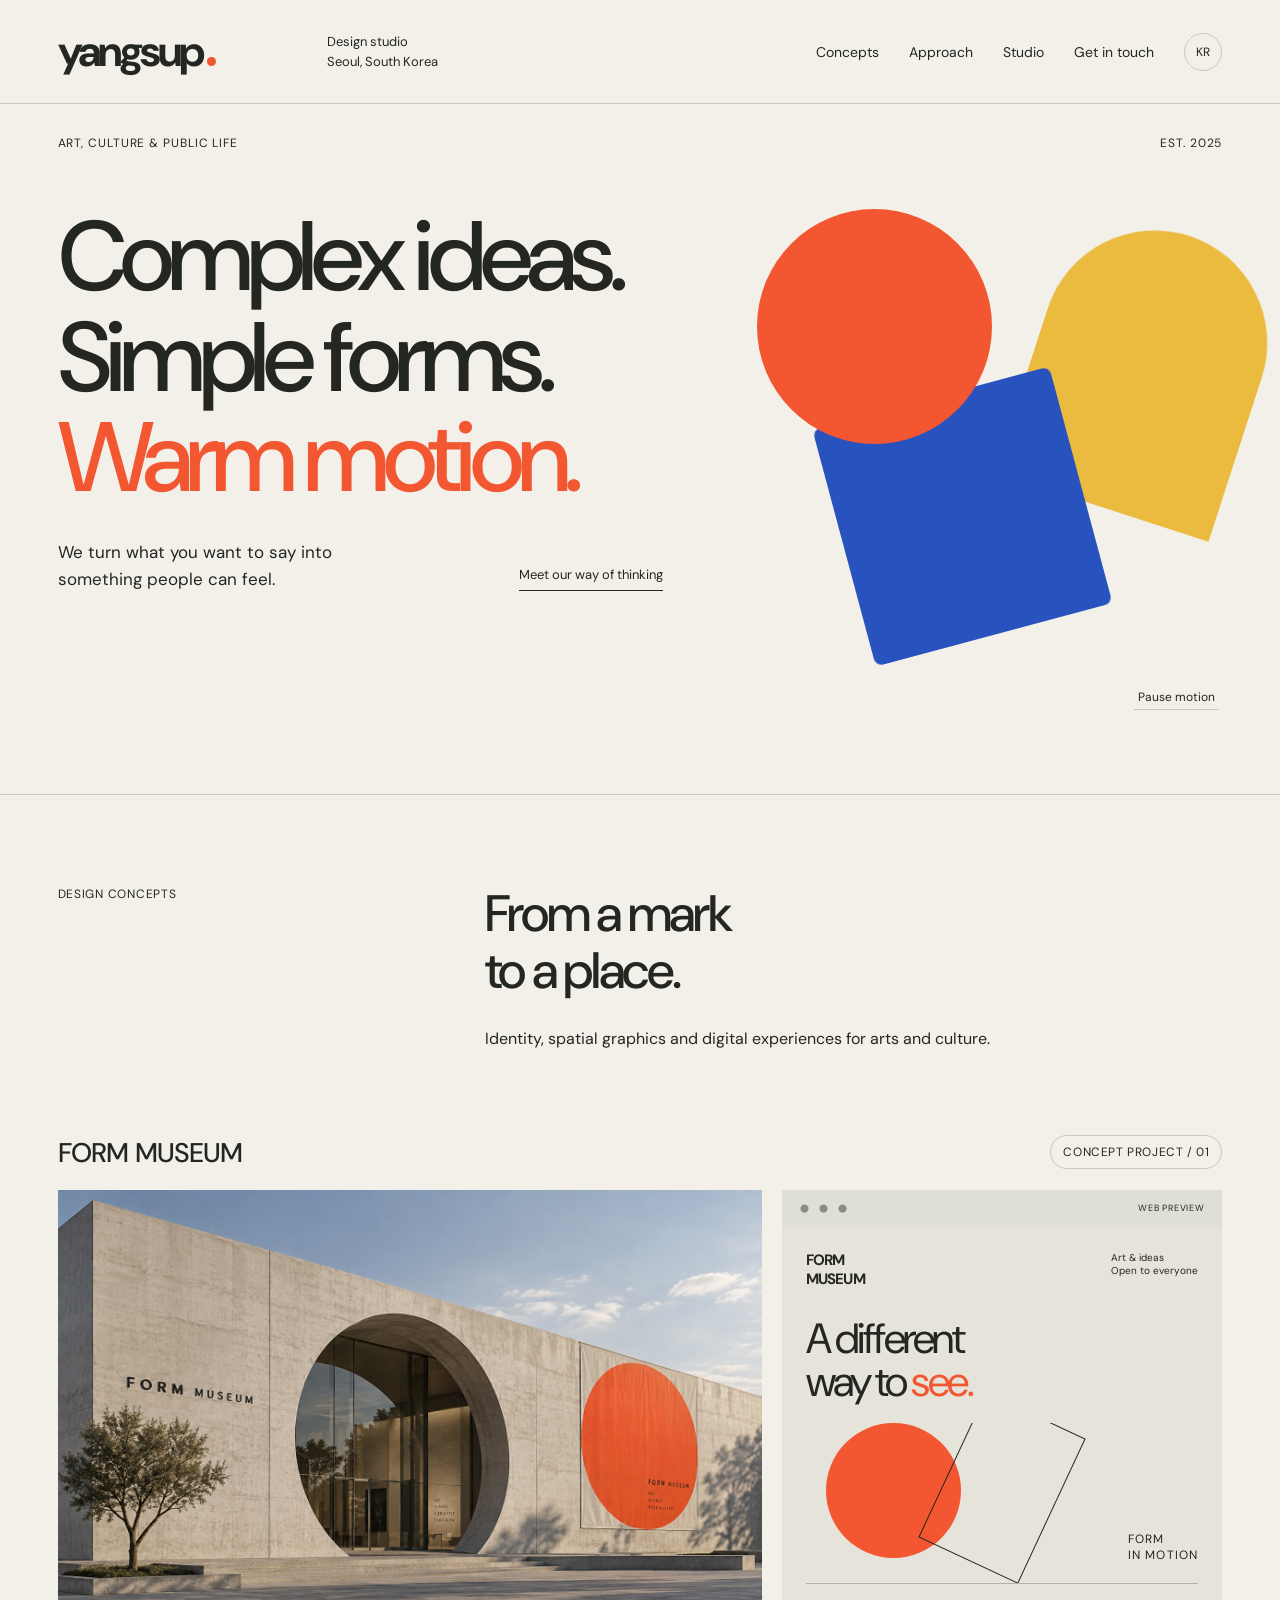
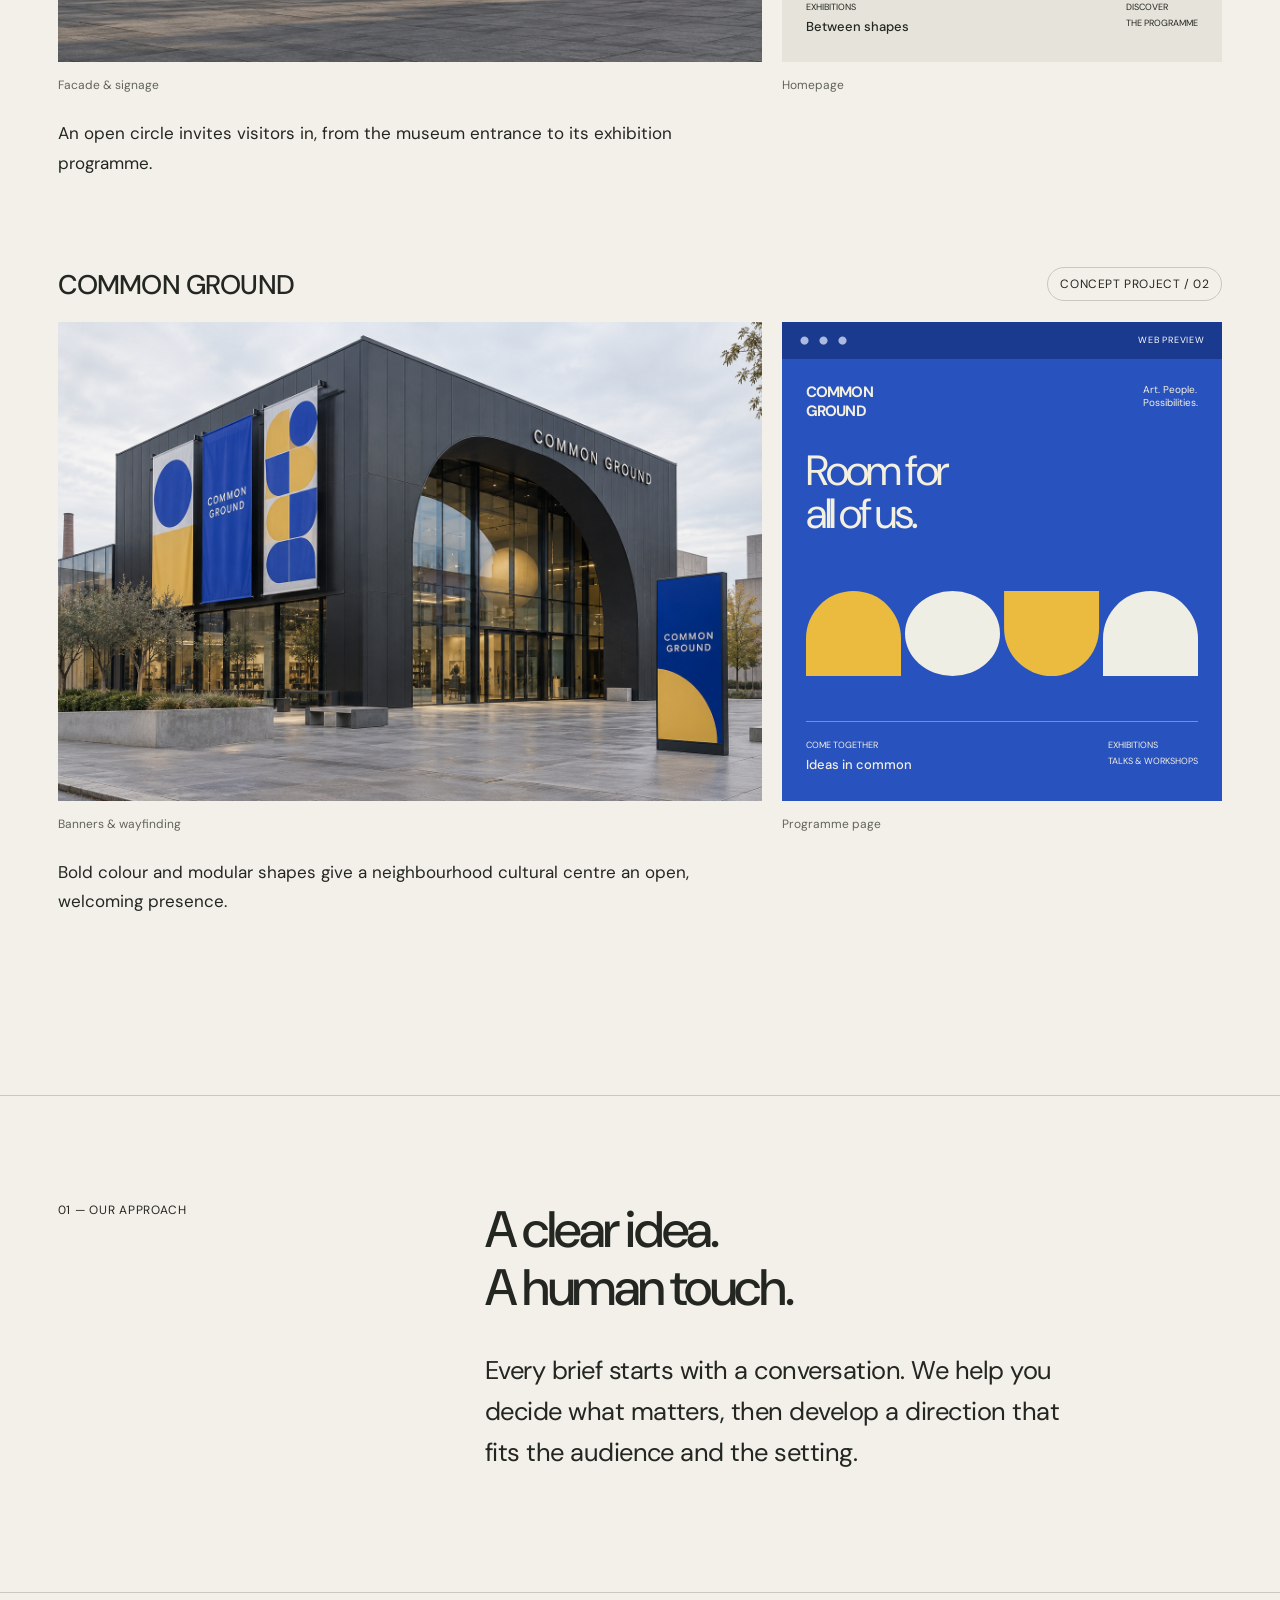
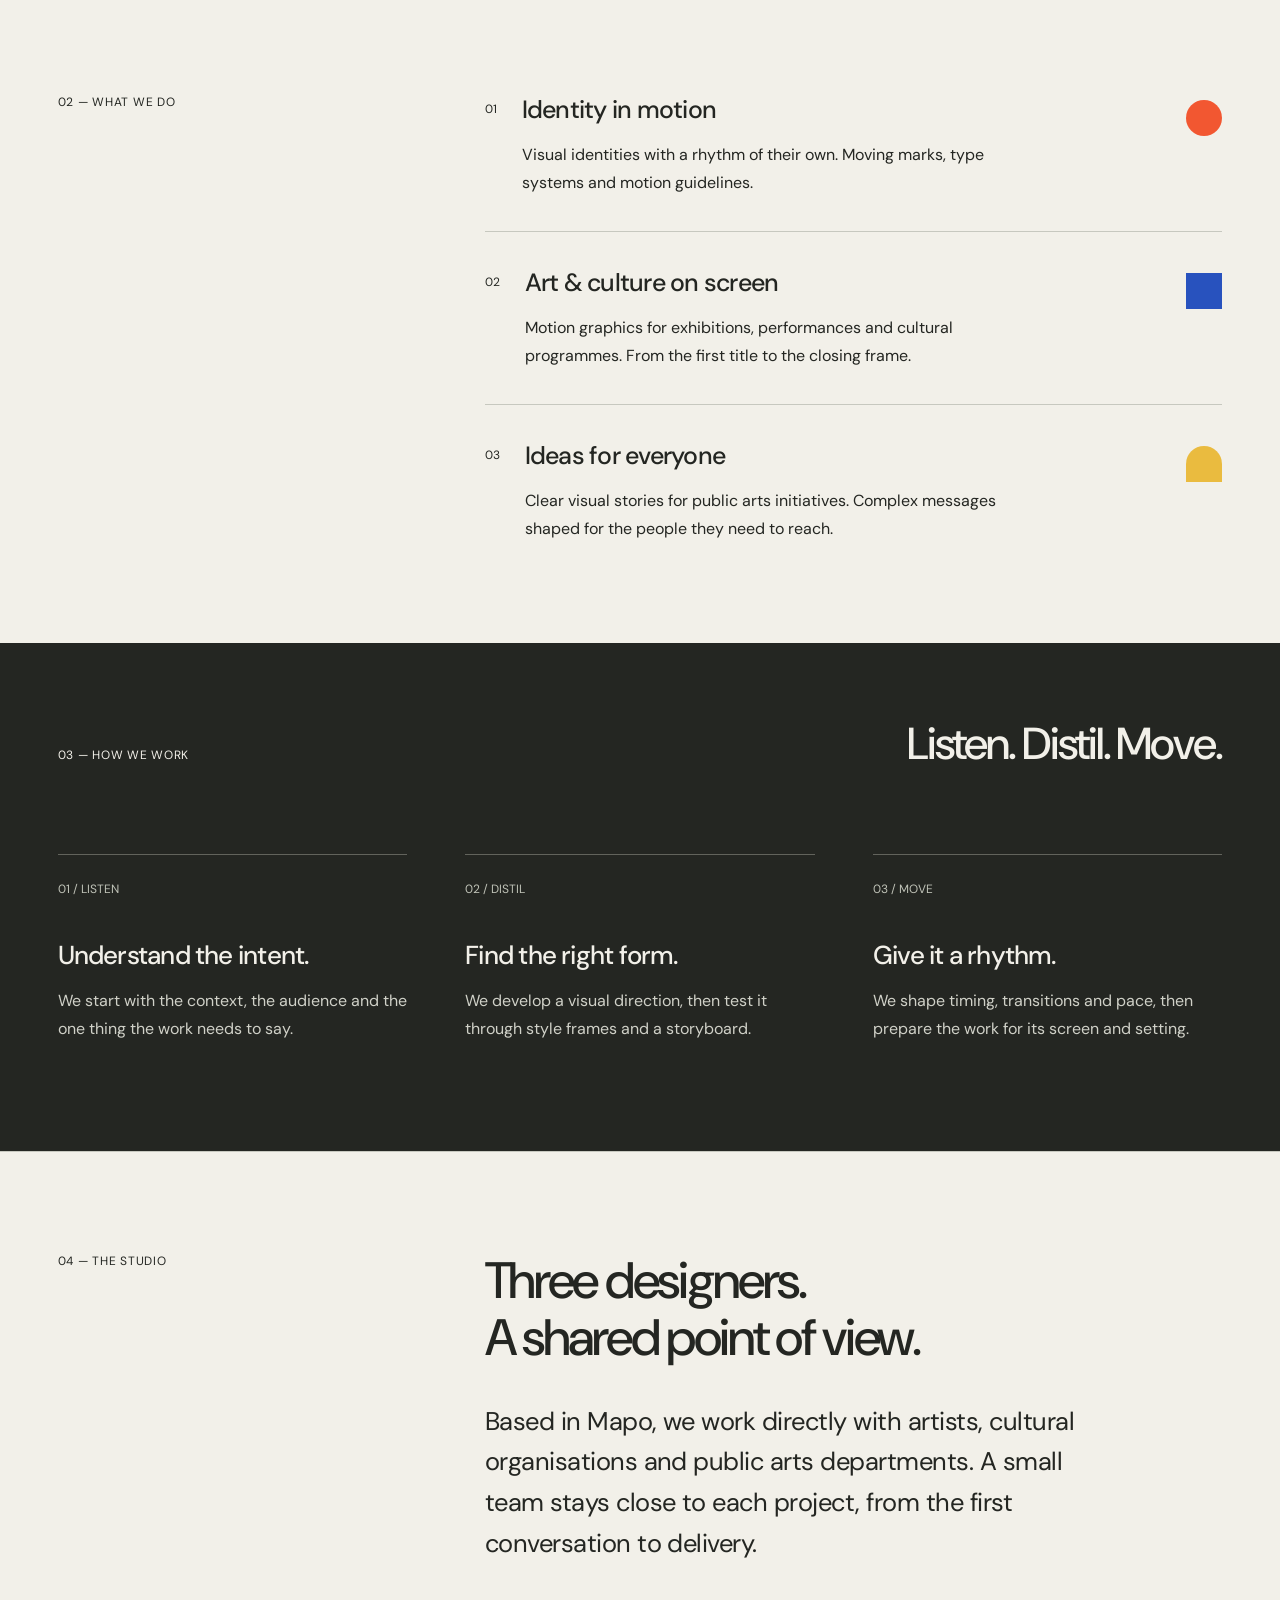
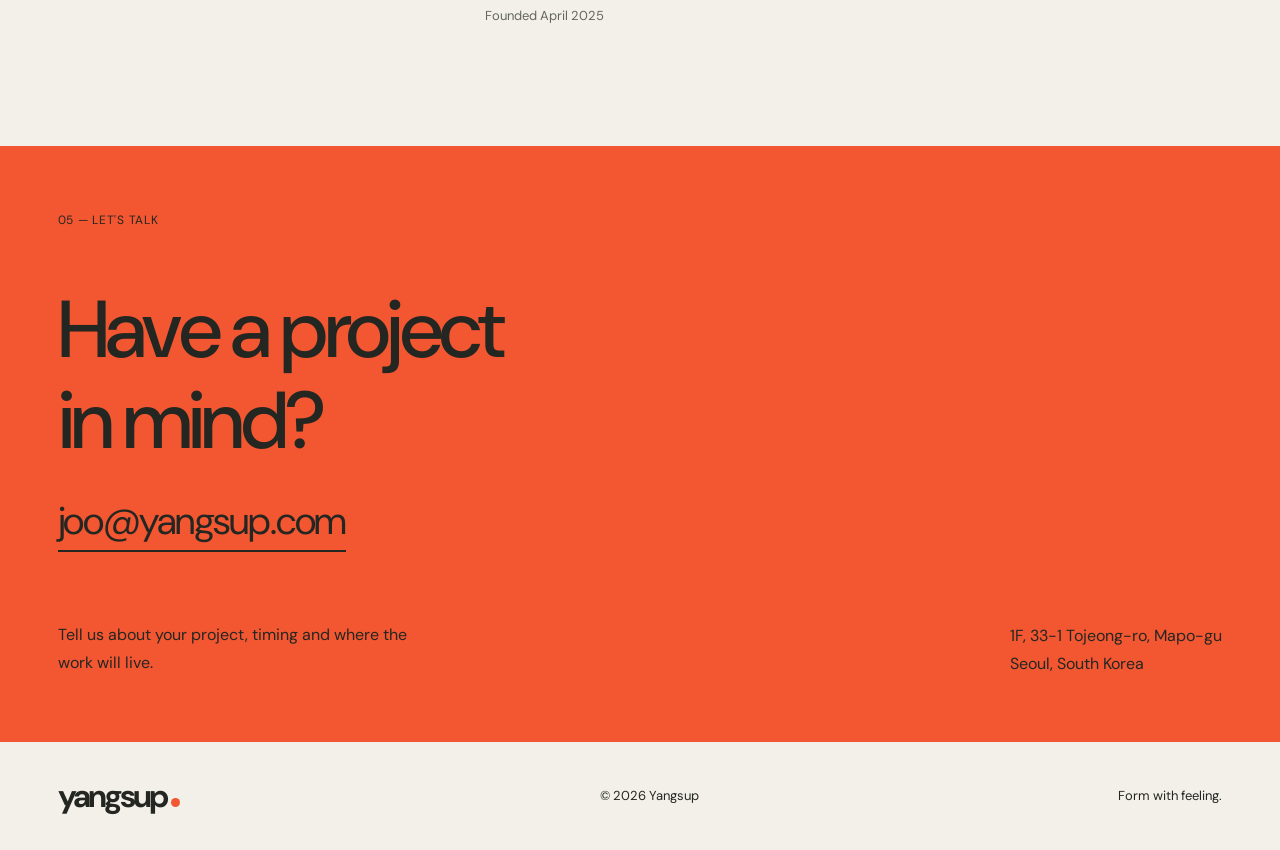
==== commit 0c7be95b: "Simplify website copy and remove individual designer names" ====
--- a/index.html
+++ b/index.html
@@ -1,14 +1,14 @@
 <!doctype html>
 <html lang="en"><head><meta charset="utf-8"><meta name="viewport" content="width=device-width,initial-scale=1"><title>Yangsup — Ideas into warm motion.</title><meta name="description" content="Yangsup is a three-person motion design studio in Seoul. We translate complex ideas into geometric forms and warm, thoughtful movement for arts and culture."><meta name="theme-color" content="#f2f0e9"><link rel="icon" type="image/svg+xml" href="data:image/svg+xml,%3Csvg xmlns='http://www.w3.org/2000/svg' viewBox='0 0 64 64'%3E%3Crect width='64' height='64' rx='32' fill='%23f25731'/%3E%3Cpath d='M17 19L32 35L47 19M32 35V49' stroke='%23212320' stroke-width='9' fill='none'/%3E%3C/svg%3E"><link rel="stylesheet" href="style.css?v=20261009"></head>
-<body><a class="skip" href="#main">Skip to content</a><header><a class="logo" href="#" aria-label="Yangsup home">yangsup<span class="logo-dot"></span></a><span class="header-note">Independent motion design<br>Seoul, South Korea</span><nav aria-label="Main navigation"><a href="#concepts" data-en="Concepts" data-ko="콘셉트">Concepts</a><a href="#approach" data-en="Approach" data-ko="작업 방식">Approach</a><a href="#studio" data-en="Studio" data-ko="스튜디오">Studio</a><a href="#contact" data-en="Get in touch" data-ko="프로젝트 문의">Get in touch</a><button id="lang" aria-label="한국어로 보기">KR</button></nav></header>
-<main id="main"><section class="hero"><div class="eyebrow"><span>YANGSUP — MOTION & DESIGN</span><span>01 / A COMMON LANGUAGE</span></div><h1 data-en="Complex ideas.<br>Simple forms.<br><em>Warm motion.</em>" data-ko="복잡한 말을.<br>명확한 형태로.<br><em>따뜻한 움직임으로.</em>">Complex ideas.<br>Simple forms.<br><em>Warm motion.</em></h1><div class="hero-bottom"><p data-en="We turn what you want to say into something people can feel." data-ko="전하고 싶은 말을, 사람들이 느낄 수 있는 움직임으로 만듭니다.">We turn what you want to say into something people can feel.</p><a href="#approach" class="text-link" data-en="Meet our way of thinking" data-ko="우리의 작업 방식">Meet our way of thinking</a></div><div class="motion-stage" role="group" aria-label="Three geometric forms moving gently together: an orange circle, a yellow arch, and a blue square."><div class="shape circle"></div><div class="shape arch"></div><div class="shape square"></div><span class="stage-caption">THREE FORMS. ONE CONVERSATION.</span><button id="motion" aria-pressed="false" aria-label="Pause animation">Pause motion</button></div></section>
+<body><a class="skip" href="#main">Skip to content</a><header><a class="logo" href="#" aria-label="Yangsup home">yangsup<span class="logo-dot"></span></a><span class="header-note">Design studio<br>Seoul, South Korea</span><nav aria-label="Main navigation"><a href="#concepts" data-en="Concepts" data-ko="콘셉트">Concepts</a><a href="#approach" data-en="Approach" data-ko="작업 방식">Approach</a><a href="#studio" data-en="Studio" data-ko="스튜디오">Studio</a><a href="#contact" data-en="Get in touch" data-ko="프로젝트 문의">Get in touch</a><button id="lang" aria-label="한국어로 보기">KR</button></nav></header>
+<main id="main"><section class="hero"><div class="eyebrow"><span>ART, CULTURE & PUBLIC LIFE</span><span>EST. 2025</span></div><h1 data-en="Complex ideas.<br>Simple forms.<br><em>Warm motion.</em>" data-ko="복잡한 말을.<br>명확한 형태로.<br><em>따뜻한 움직임으로.</em>">Complex ideas.<br>Simple forms.<br><em>Warm motion.</em></h1><div class="hero-bottom"><p data-en="We turn what you want to say into something people can feel." data-ko="전하고 싶은 말을, 사람들이 느낄 수 있는 움직임으로 만듭니다.">We turn what you want to say into something people can feel.</p><a href="#approach" class="text-link" data-en="Meet our way of thinking" data-ko="우리의 작업 방식">Meet our way of thinking</a></div><div class="motion-stage" role="group" aria-label="Three geometric forms moving gently together: an orange circle, a yellow arch, and a blue square."><div class="shape circle"></div><div class="shape arch"></div><div class="shape square"></div><span class="stage-caption"></span><button id="motion" aria-pressed="false" aria-label="Pause animation">Pause motion</button></div></section>
 <section class="portfolio" id="concepts" aria-labelledby="portfolio-title">
 <div class="portfolio-heading"><div class="label" data-en="DESIGN CONCEPTS" data-ko="콘셉트 포트폴리오">DESIGN CONCEPTS</div><div><h2 id="portfolio-title" data-en="From a mark<br>to a place." data-ko="하나의 형태에서<br>하나의 공간으로.">From a mark<br>to a place.</h2><p data-en="Identity, spatial graphics and digital experiences for arts and culture." data-ko="예술과 문화를 위한 아이덴티티, 공간 그래픽, 디지털 경험.">Identity, spatial graphics and digital experiences for arts and culture.</p></div></div>
-<article class="project"><div class="project-title"><h3>FORM MUSEUM</h3><span class="concept-label">CONCEPT PROJECT / 01</span></div><div class="project-visuals"><figure class="architecture"><img src="form-museum.png" alt="Concept visualization of an art museum with a circular entrance and orange exhibition banner" loading="lazy" width="1536" height="1024"><figcaption data-en="Spatial identity · Architectural visualization" data-ko="공간 아이덴티티 · 건축 시각화">Spatial identity · Architectural visualization</figcaption></figure><figure class="web-concept museum-web"><div class="browser-bar"><span>● ● ●</span><span>WEBSITE CONCEPT</span></div><div class="mock-page"><div class="mock-nav"><strong>FORM<br>MUSEUM</strong><span>Art & ideas<br>Open to everyone</span></div><div class="mock-title">A different<br>way to <em>see.</em></div><div class="museum-composition"><span class="mock-orbit"></span><span class="mock-line"></span><span class="mock-frame">FORM<br>IN MOTION</span></div><div class="mock-bottom"><span>EXHIBITIONS<br><b>Between shapes</b></span><span>DISCOVER<br>THE PROGRAMME</span></div></div><figcaption data-en="Digital identity · Homepage study" data-ko="디지털 아이덴티티 · 홈페이지 시안">Digital identity · Homepage study</figcaption></figure></div><div class="project-description"><p data-en="A circle becomes an invitation. One geometric gesture connects the facade, exhibition graphics and a quietly animated digital identity." data-ko="원을 초대의 형태로 해석했습니다. 하나의 기하학적 요소가 외관과 전시 그래픽, 차분한 움직임의 웹 아이덴티티로 이어집니다.">A circle becomes an invitation. One geometric gesture connects the facade, exhibition graphics and a quietly animated digital identity.</p><span data-en="Identity / Spatial graphics / Web concept" data-ko="아이덴티티 / 공간 그래픽 / 웹 콘셉트">Identity / Spatial graphics / Web concept</span></div></article>
-<article class="project"><div class="project-title"><h3>COMMON GROUND</h3><span class="concept-label">CONCEPT PROJECT / 02</span></div><div class="project-visuals"><figure class="architecture"><img src="common-ground.png" alt="Concept visualization of a cultural centre with blue and yellow geometric banners" loading="lazy" width="1536" height="1024"><figcaption data-en="Cultural identity · Architectural visualization" data-ko="문화예술 아이덴티티 · 건축 시각화">Cultural identity · Architectural visualization</figcaption></figure><figure class="web-concept culture-web"><div class="browser-bar"><span>● ● ●</span><span>WEBSITE CONCEPT</span></div><div class="mock-page"><div class="mock-nav"><strong>COMMON<br>GROUND</strong><span>Art. People.<br>Possibilities.</span></div><div class="mock-title">Room for<br>all of us.</div><div class="culture-composition"><span></span><span></span><span></span><span></span></div><div class="mock-bottom"><span>COME TOGETHER<br><b>Ideas in common</b></span><span>EXHIBITIONS<br>TALKS & WORKSHOPS</span></div></div><figcaption data-en="Digital identity · Programme page study" data-ko="디지털 아이덴티티 · 프로그램 페이지 시안">Digital identity · Programme page study</figcaption></figure></div><div class="project-description"><p data-en="Different forms, shared space. A flexible system of arches and circles brings a cultural centre's building, programme and website into one conversation." data-ko="서로 다른 형태가 하나의 공간을 만납니다. 아치와 원으로 구성한 유연한 그래픽 시스템이 문화공간의 외관과 프로그램, 웹사이트를 연결합니다.">Different forms, shared space. A flexible system of arches and circles brings a cultural centre's building, programme and website into one conversation.</p><span data-en="Identity / Environmental graphics / Web concept" data-ko="아이덴티티 / 환경 그래픽 / 웹 콘셉트">Identity / Environmental graphics / Web concept</span></div></article>
+<article class="project"><div class="project-title"><h3>FORM MUSEUM</h3><span class="concept-label">CONCEPT PROJECT / 01</span></div><div class="project-visuals"><figure class="architecture"><img src="form-museum.png" alt="Concept visualization of an art museum with a circular entrance and orange exhibition banner" loading="lazy" width="1536" height="1024"><figcaption data-en="Facade & signage" data-ko="외관과 사인">Facade & signage</figcaption></figure><figure class="web-concept museum-web"><div class="browser-bar"><span>● ● ●</span><span>WEB PREVIEW</span></div><div class="mock-page"><div class="mock-nav"><strong>FORM<br>MUSEUM</strong><span>Art & ideas<br>Open to everyone</span></div><div class="mock-title">A different<br>way to <em>see.</em></div><div class="museum-composition"><span class="mock-orbit"></span><span class="mock-line"></span><span class="mock-frame">FORM<br>IN MOTION</span></div><div class="mock-bottom"><span>EXHIBITIONS<br><b>Between shapes</b></span><span>DISCOVER<br>THE PROGRAMME</span></div></div><figcaption data-en="Homepage" data-ko="홈페이지">Homepage</figcaption></figure></div><div class="project-description"><p data-en="An open circle invites visitors in, from the museum entrance to its exhibition programme." data-ko="열린 원을 초대의 표시로 삼았습니다. 미술관 입구부터 전시 안내까지 관객을 이끕니다.">An open circle invites visitors in, from the museum entrance to its exhibition programme.</p></div></article>
+<article class="project"><div class="project-title"><h3>COMMON GROUND</h3><span class="concept-label">CONCEPT PROJECT / 02</span></div><div class="project-visuals"><figure class="architecture"><img src="common-ground.png" alt="Concept visualization of a cultural centre with blue and yellow geometric banners" loading="lazy" width="1536" height="1024"><figcaption data-en="Banners & wayfinding" data-ko="배너와 공간 안내">Banners & wayfinding</figcaption></figure><figure class="web-concept culture-web"><div class="browser-bar"><span>● ● ●</span><span>WEB PREVIEW</span></div><div class="mock-page"><div class="mock-nav"><strong>COMMON<br>GROUND</strong><span>Art. People.<br>Possibilities.</span></div><div class="mock-title">Room for<br>all of us.</div><div class="culture-composition"><span></span><span></span><span></span><span></span></div><div class="mock-bottom"><span>COME TOGETHER<br><b>Ideas in common</b></span><span>EXHIBITIONS<br>TALKS & WORKSHOPS</span></div></div><figcaption data-en="Programme page" data-ko="프로그램 페이지">Programme page</figcaption></figure></div><div class="project-description"><p data-en="Bold colour and modular shapes give a neighbourhood cultural centre an open, welcoming presence." data-ko="선명한 색과 조합 가능한 도형으로 동네 문화공간의 열린 분위기를 표현했습니다.">Bold colour and modular shapes give a neighbourhood cultural centre an open, welcoming presence.</p></div></article>
 </section>
-<section class="intro section" id="approach"><div class="label">01 — <span data-en="OUR APPROACH" data-ko="작업 방식">OUR APPROACH</span></div><div><h2 data-en="A clear idea.<br>A human touch." data-ko="생각은 명확하게.<br>감각은 따뜻하게.">A clear idea.<br>A human touch.</h2><p class="large-copy" data-en="Art doesn't always begin with a clear brief. Neither do we. We listen, find the idea at the centre, and give it a visual language." data-ko="예술의 언어가 언제나 명확한 의뢰서로 시작되지는 않습니다. 우리는 먼저 듣고, 중심이 되는 생각을 찾고, 그것에 시각적인 언어를 입힙니다.">Art doesn't always begin with a clear brief. Neither do we. We listen, find the idea at the centre, and give it a visual language.</p><p data-en="Geometry brings structure. Abstract forms leave room for interpretation. Movement makes the connection feel human." data-ko="기하학으로 구조를 잡고, 추상적인 형태로 해석의 여지를 남깁니다. 움직임으로 그 사이에 온도를 더합니다.">Geometry brings structure. Abstract forms leave room for interpretation. Movement makes the connection feel human.</p></div></section>
+<section class="intro section" id="approach"><div class="label">01 — <span data-en="OUR APPROACH" data-ko="작업 방식">OUR APPROACH</span></div><div><h2 data-en="A clear idea.<br>A human touch." data-ko="생각은 명확하게.<br>감각은 따뜻하게.">A clear idea.<br>A human touch.</h2><p class="large-copy" data-en="Every brief starts with a conversation. We help you decide what matters, then develop a direction that fits the audience and the setting." data-ko="모든 작업은 대화에서 시작합니다. 무엇을 전달할지 함께 정하고, 관객과 매체에 맞는 방향을 제안합니다.">Every brief starts with a conversation. We help you decide what matters, then develop a direction that fits the audience and the setting.</p></div></section>
 <section class="services section"><div class="label">02 — <span data-en="WHAT WE DO" data-ko="하는 일">WHAT WE DO</span></div><div class="service-list"><article><span class="number">01</span><div><h3 data-en="Identity in motion" data-ko="움직이는 아이덴티티">Identity in motion</h3><p data-en="Visual identities with a rhythm of their own. Moving marks, type systems and motion guidelines." data-ko="브랜드 고유의 리듬을 만듭니다. 움직이는 로고, 타이포그래피, 모션 가이드라인을 설계합니다.">Visual identities with a rhythm of their own. Moving marks, type systems and motion guidelines.</p></div><span class="mini orange"></span></article><article><span class="number">02</span><div><h3 data-en="Art & culture on screen" data-ko="화면으로 만나는 예술">Art & culture on screen</h3><p data-en="Motion graphics for exhibitions, performances and cultural programmes. From the first title to the closing frame." data-ko="전시, 공연, 문화 프로그램을 위한 모션 그래픽. 첫 타이틀부터 마지막 장면까지 하나의 흐름으로 연결합니다.">Motion graphics for exhibitions, performances and cultural programmes. From the first title to the closing frame.</p></div><span class="mini blue"></span></article><article><span class="number">03</span><div><h3 data-en="Ideas for everyone" data-ko="누구에게나 닿는 이야기">Ideas for everyone</h3><p data-en="Clear visual stories for public arts initiatives. Complex messages shaped for the people they need to reach." data-ko="공공 예술 사업의 복잡한 메시지를 정리합니다. 전달해야 할 사람을 생각하며 형태와 움직임을 고릅니다.">Clear visual stories for public arts initiatives. Complex messages shaped for the people they need to reach.</p></div><span class="mini yellow"></span></article></div></section>
-<section class="process"><div class="process-heading"><div class="label">03 — <span data-en="FROM WORDS TO MOVEMENT" data-ko="말에서 움직임까지">FROM WORDS TO MOVEMENT</span></div><h2 data-en="Listen. Distil. Move." data-ko="듣고. 고르고. 움직입니다.">Listen. Distil. Move.</h2></div><div class="steps"><article><span>01 / LISTEN</span><h3 data-en="Understand the intent." data-ko="의도를 이해합니다.">Understand the intent.</h3><p data-en="We start with the context, the audience and the one thing the work needs to say." data-ko="프로젝트의 맥락과 관객을 이해하고, 꼭 전달해야 할 한 가지를 찾습니다.">We start with the context, the audience and the one thing the work needs to say.</p></article><article><span>02 / DISTIL</span><h3 data-en="Find the right form." data-ko="알맞은 형태를 찾습니다.">Find the right form.</h3><p data-en="We develop a visual direction, then test it through style frames and a storyboard." data-ko="시각적인 방향을 정하고, 스타일 프레임과 스토리보드로 함께 확인합니다.">We develop a visual direction, then test it through style frames and a storyboard.</p></article><article><span>03 / MOVE</span><h3 data-en="Give it a rhythm." data-ko="리듬을 더합니다.">Give it a rhythm.</h3><p data-en="We shape timing, transitions and pace, then prepare the work for its screen and setting." data-ko="타이밍과 전환, 속도를 다듬습니다. 작품이 놓일 화면과 공간에 맞춰 마무리합니다.">We shape timing, transitions and pace, then prepare the work for its screen and setting.</p></article></div></section>
-<section class="studio section" id="studio"><div class="label">04 — <span data-en="THE STUDIO" data-ko="스튜디오">THE STUDIO</span></div><div><h2 data-en="Three designers.<br>A shared point of view." data-ko="세 명의 디자이너.<br>함께 바라보는 방향.">Three designers.<br>A shared point of view.</h2><p class="large-copy" data-en="Yangsup is an independent motion graphic design studio in Mapo, Seoul. We design for artists, cultural organisations and public arts departments." data-ko="Yangsup은 서울 마포에 자리한 모션 그래픽 디자인 스튜디오입니다. 예술가, 문화예술 단체, 공공기관의 예술 부서를 위한 디자인을 합니다.">Yangsup is an independent motion graphic design studio in Mapo, Seoul. We design for artists, cultural organisations and public arts departments.</p><div class="team"><div><span class="member-symbol orange"></span><h3>Yangsup Joo</h3><p>Designer</p></div><div><span class="member-symbol yellow"></span><h3>Sujeong Jin</h3><p>Designer</p></div><div><span class="member-symbol blue"></span><h3>Gangsan Lee</h3><p>Designer</p></div></div><p class="established" data-en="Independent since April 2025 · Based in Seoul" data-ko="2025년 4월 설립 · 서울 마포">Independent since April 2025 · Based in Seoul</p></div></section>
-<section class="contact" id="contact"><div class="label">05 — <span data-en="LET'S TALK" data-ko="프로젝트 문의">LET'S TALK</span></div><h2 data-en="What would you<br>like to put in motion?" data-ko="어떤 이야기를<br>움직여 볼까요?">What would you<br>like to put in motion?</h2><a class="email" href="mailto:joo@yangsup.com">joo@yangsup.com</a><div class="contact-bottom"><p data-en="Tell us about your project, timing and where the work will live." data-ko="프로젝트의 내용과 일정, 작업이 쓰일 곳을 알려 주세요.">Tell us about your project, timing and where the work will live.</p><address><span data-en="1F, 33-1 Tojeong-ro, Mapo-gu<br>Seoul, South Korea" data-ko="서울 마포구 토정로 33-1, 1층">1F, 33-1 Tojeong-ro, Mapo-gu<br>Seoul, South Korea</span></address></div></section></main><footer><a class="logo" href="#">yangsup<span class="logo-dot"></span></a><span>© <span id="year">2026</span> Yangsup</span><span data-en="Form with feeling." data-ko="형태에 온도를.">Form with feeling.</span></footer><script src="script.js?v=20261009"></script></body></html>
+<section class="process"><div class="process-heading"><div class="label">03 — <span data-en="HOW WE WORK" data-ko="진행 과정">HOW WE WORK</span></div><h2 data-en="Listen. Distil. Move." data-ko="듣고. 고르고. 움직입니다.">Listen. Distil. Move.</h2></div><div class="steps"><article><span>01 / LISTEN</span><h3 data-en="Understand the intent." data-ko="의도를 이해합니다.">Understand the intent.</h3><p data-en="We start with the context, the audience and the one thing the work needs to say." data-ko="프로젝트의 맥락과 관객을 이해하고, 꼭 전달해야 할 한 가지를 찾습니다.">We start with the context, the audience and the one thing the work needs to say.</p></article><article><span>02 / DISTIL</span><h3 data-en="Find the right form." data-ko="알맞은 형태를 찾습니다.">Find the right form.</h3><p data-en="We develop a visual direction, then test it through style frames and a storyboard." data-ko="시각적인 방향을 정하고, 스타일 프레임과 스토리보드로 함께 확인합니다.">We develop a visual direction, then test it through style frames and a storyboard.</p></article><article><span>03 / MOVE</span><h3 data-en="Give it a rhythm." data-ko="리듬을 더합니다.">Give it a rhythm.</h3><p data-en="We shape timing, transitions and pace, then prepare the work for its screen and setting." data-ko="타이밍과 전환, 속도를 다듬습니다. 작품이 놓일 화면과 공간에 맞춰 마무리합니다.">We shape timing, transitions and pace, then prepare the work for its screen and setting.</p></article></div></section>
+<section class="studio section" id="studio"><div class="label">04 — <span data-en="THE STUDIO" data-ko="스튜디오">THE STUDIO</span></div><div><h2 data-en="Three designers.<br>A shared point of view." data-ko="세 명의 디자이너.<br>함께 바라보는 방향.">Three designers.<br>A shared point of view.</h2><p class="large-copy" data-en="Based in Mapo, we work directly with artists, cultural organisations and public arts departments. A small team stays close to each project, from the first conversation to delivery." data-ko="마포를 기반으로 예술가, 문화예술 단체, 공공기관의 예술 부서와 협업합니다. 작은 팀이 첫 대화부터 납품까지 긴밀하게 참여합니다.">Based in Mapo, we work directly with artists, cultural organisations and public arts departments. A small team stays close to each project, from the first conversation to delivery.</p><p class="established" data-en="Founded April 2025" data-ko="2025년 4월 설립">Founded April 2025</p></div></section>
+<section class="contact" id="contact"><div class="label">05 — <span data-en="LET'S TALK" data-ko="프로젝트 문의">LET'S TALK</span></div><h2 data-en="Have a project<br>in mind?" data-ko="준비 중인<br>프로젝트가 있나요?">Have a project<br>in mind?</h2><a class="email" href="mailto:joo@yangsup.com">joo@yangsup.com</a><div class="contact-bottom"><p data-en="Tell us about your project, timing and where the work will live." data-ko="프로젝트의 내용과 일정, 작업이 쓰일 곳을 알려 주세요.">Tell us about your project, timing and where the work will live.</p><address><span data-en="1F, 33-1 Tojeong-ro, Mapo-gu<br>Seoul, South Korea" data-ko="서울 마포구 토정로 33-1, 1층">1F, 33-1 Tojeong-ro, Mapo-gu<br>Seoul, South Korea</span></address></div></section></main><footer><a class="logo" href="#">yangsup<span class="logo-dot"></span></a><span>© <span id="year">2026</span> Yangsup</span><span data-en="Form with feeling." data-ko="형태에 온도를.">Form with feeling.</span></footer><script src="script.js?v=20261009b"></script></body></html>
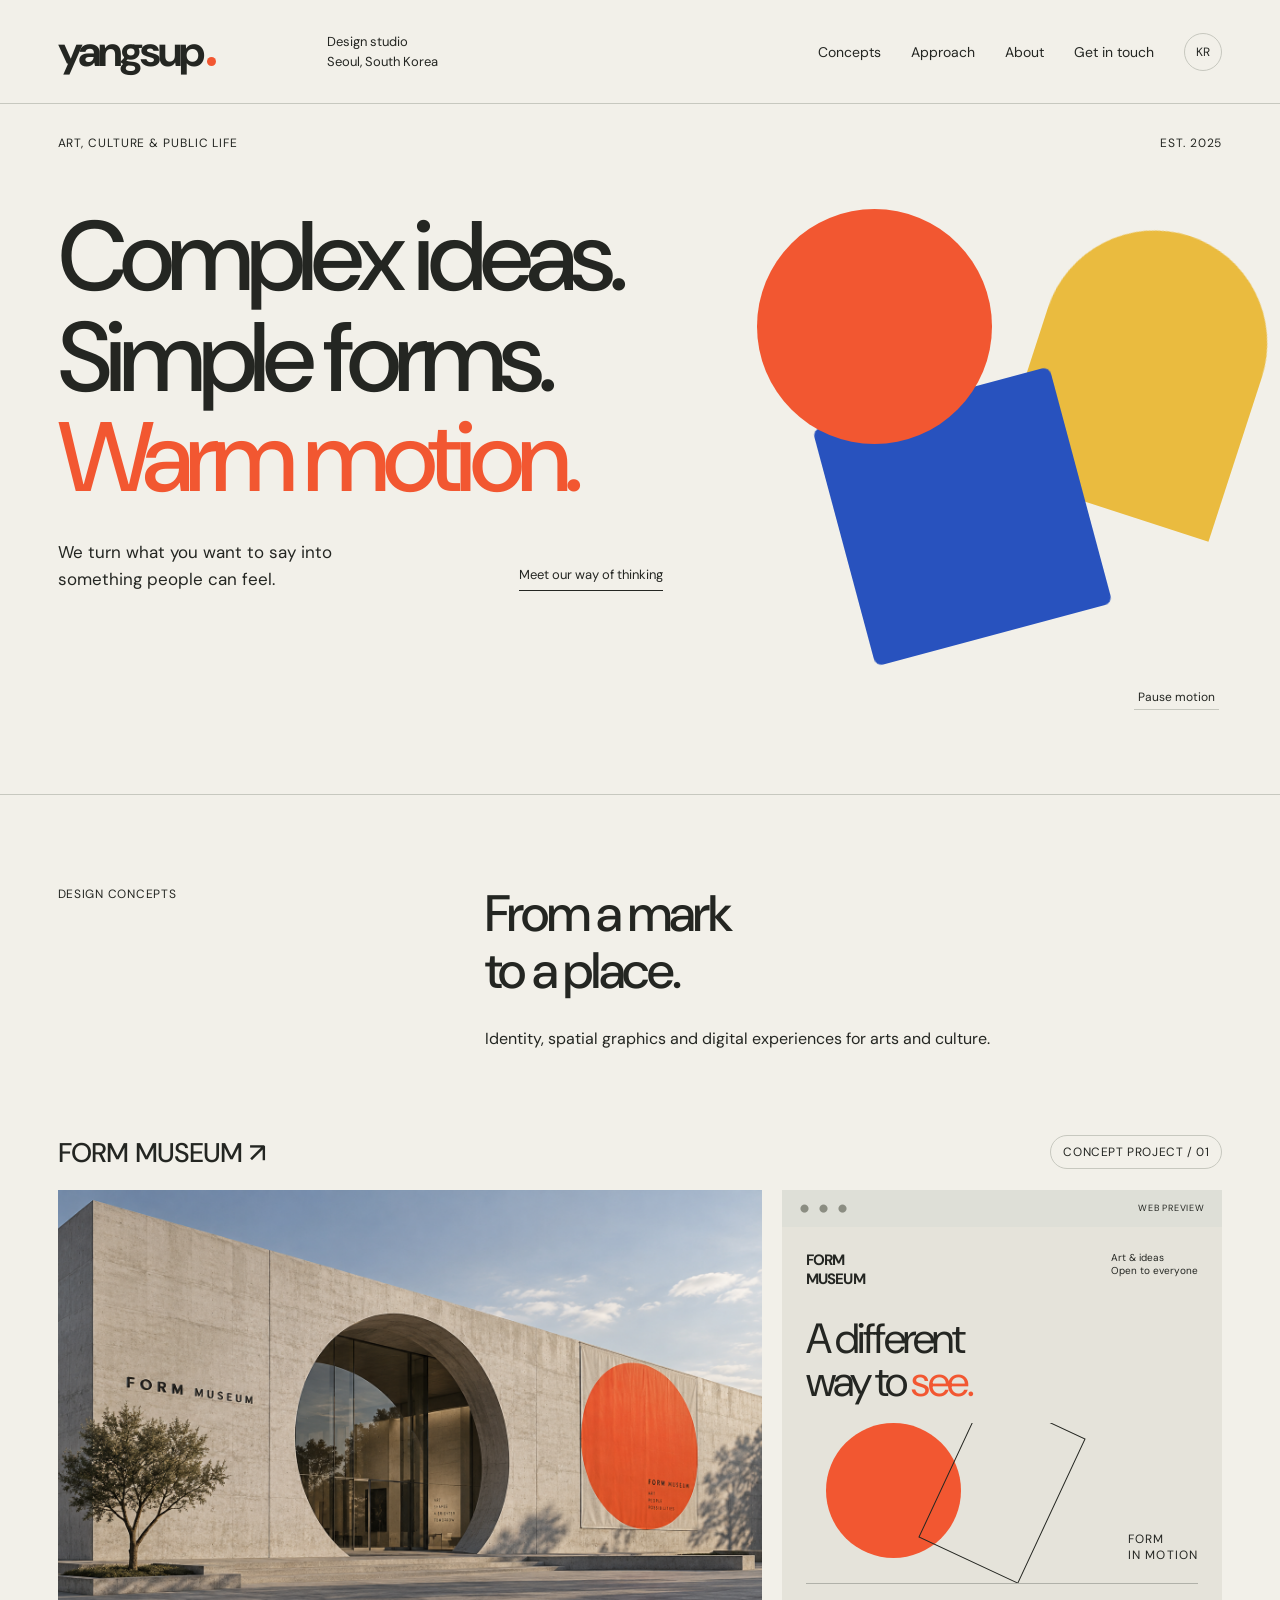
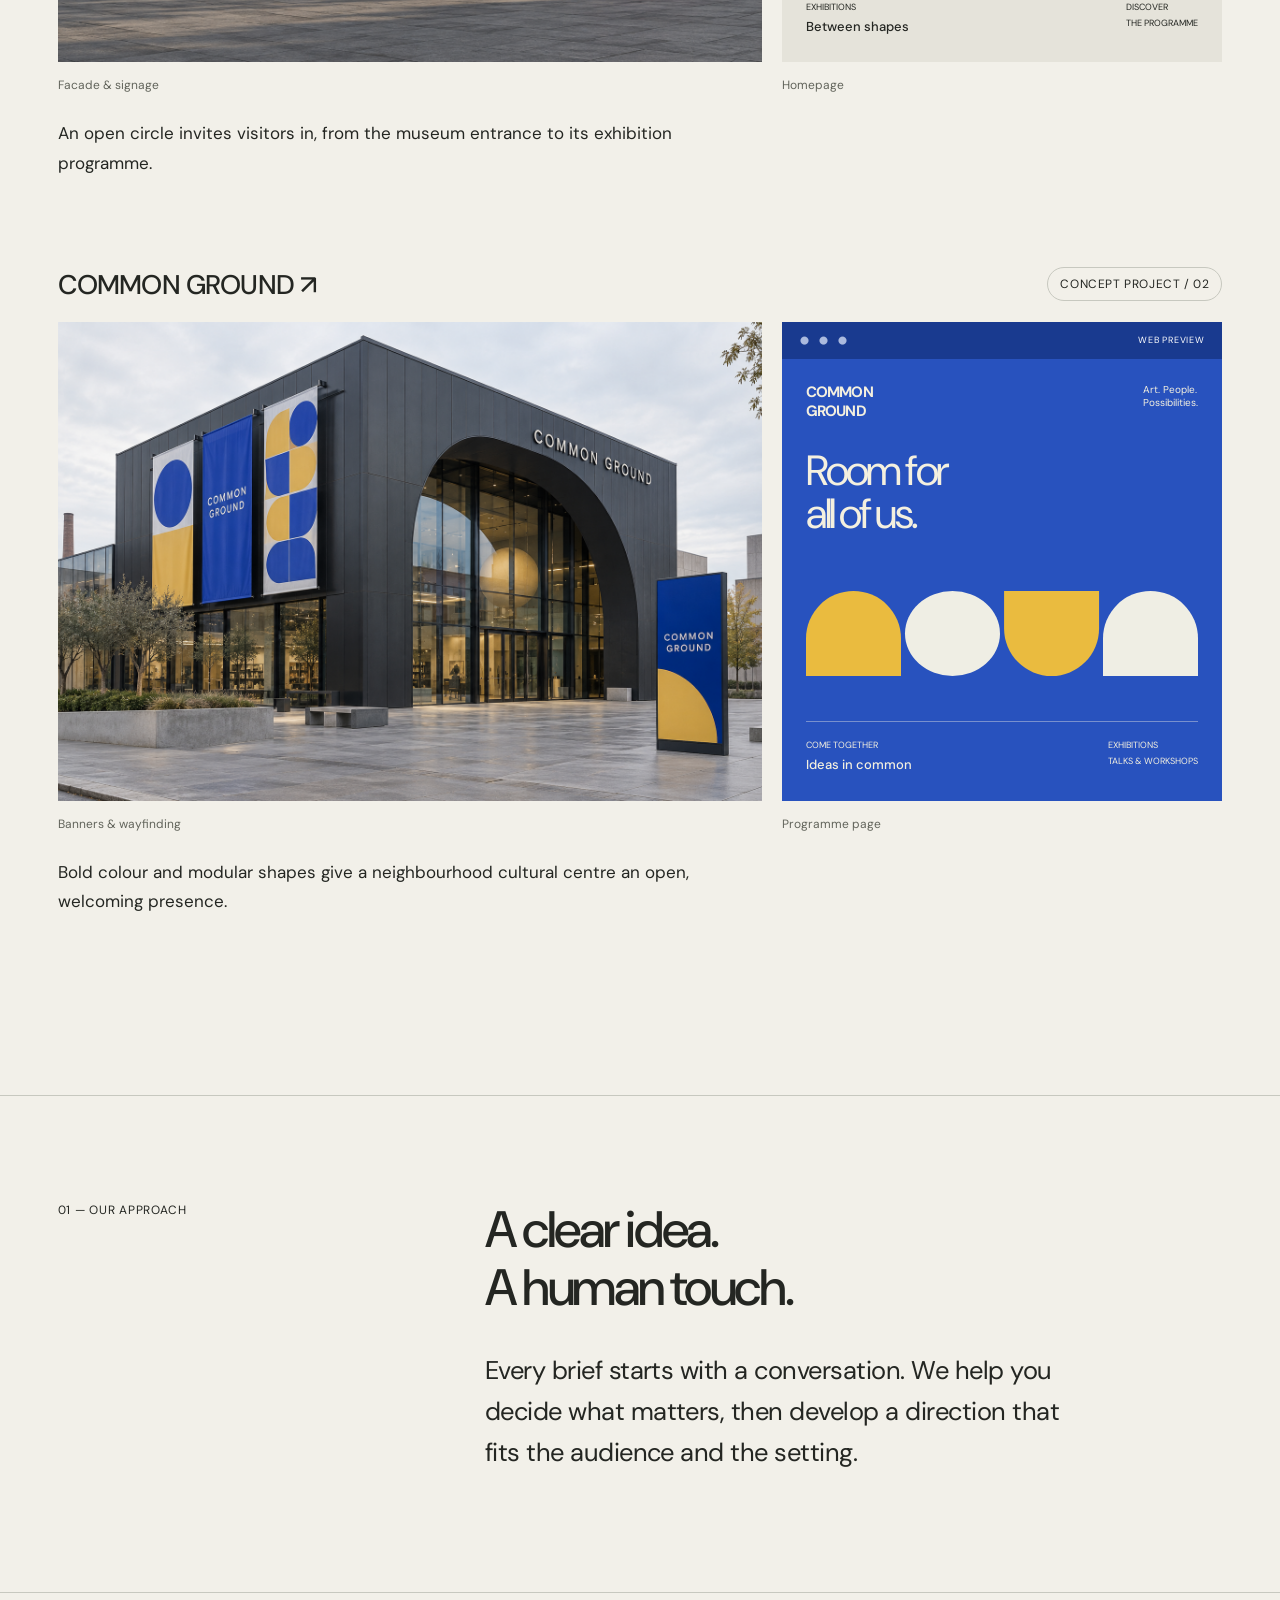
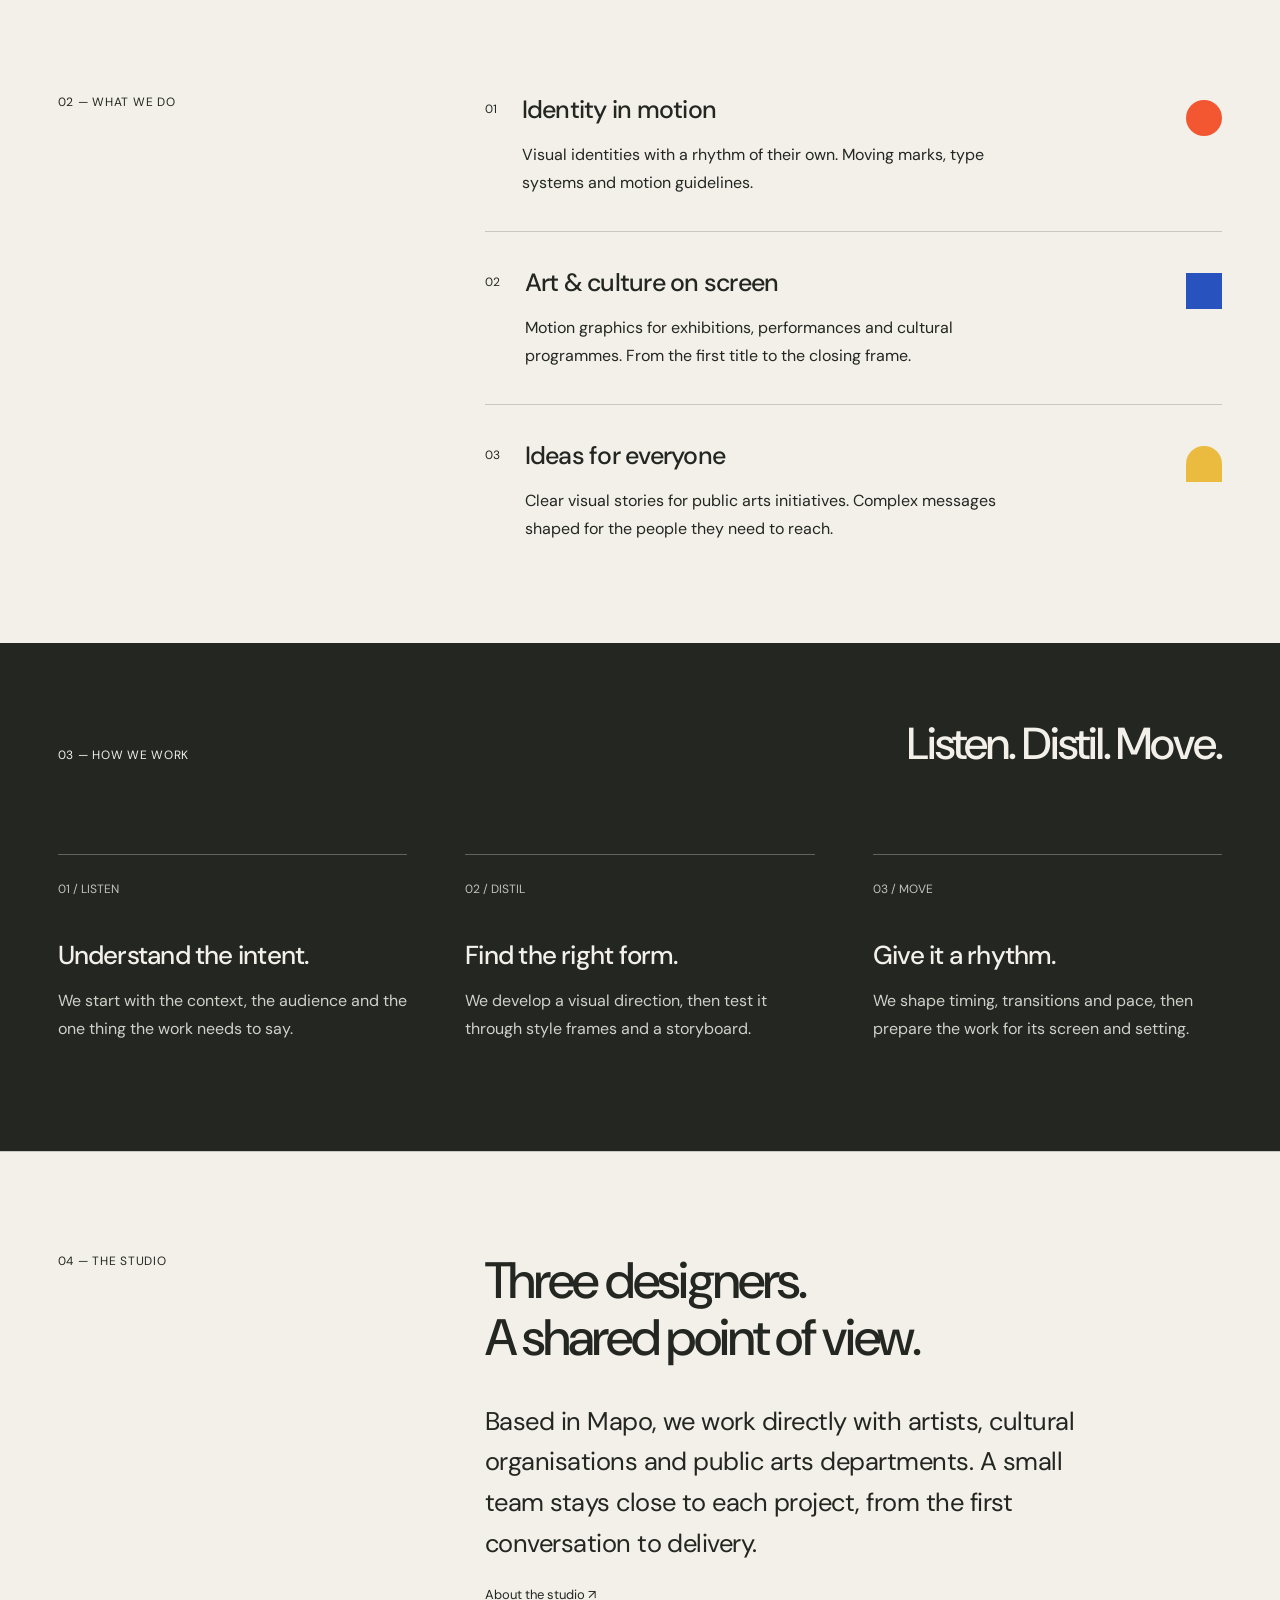
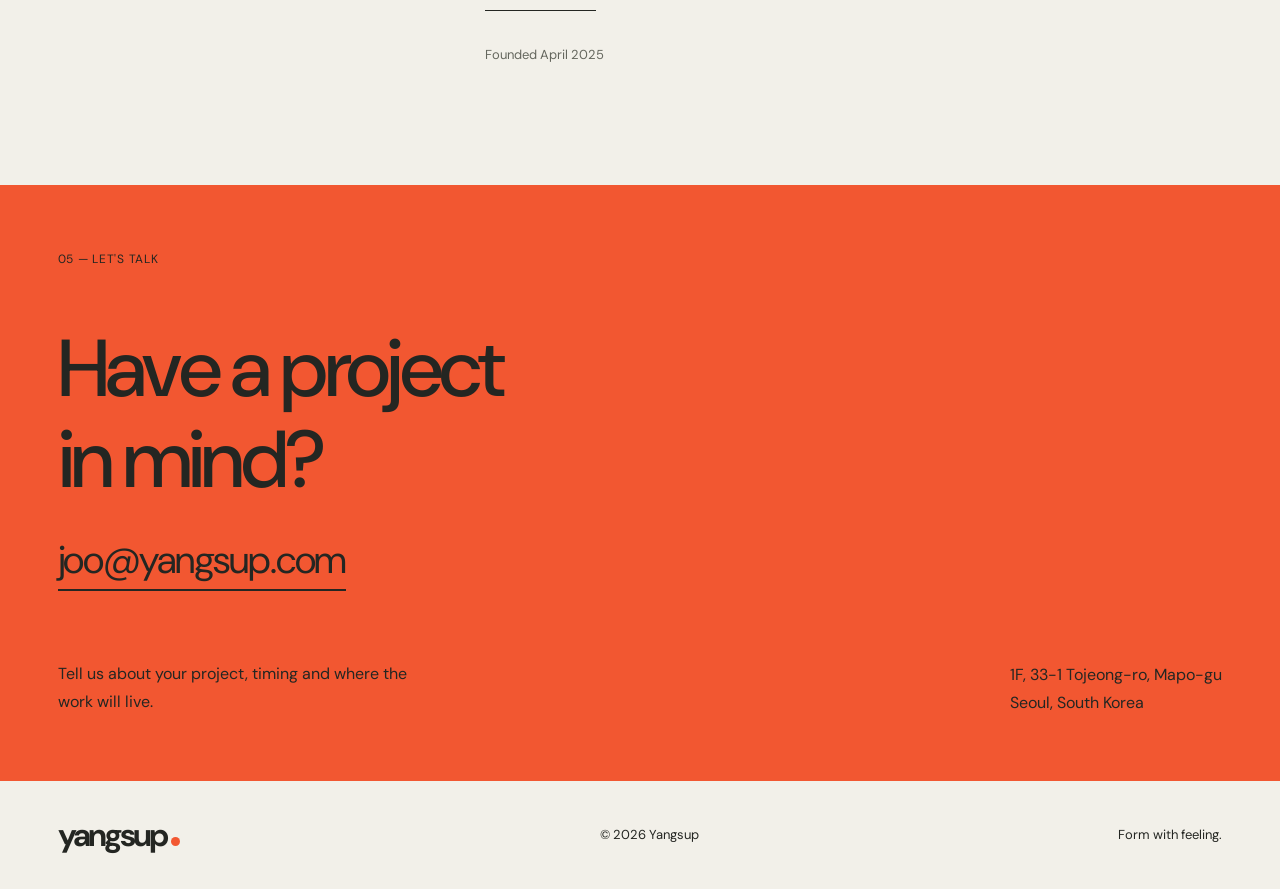
==== commit 7884d144: "Add About and two animated project detail pages" ====
--- a/index.html
+++ b/index.html
@@ -1,14 +1,14 @@
 <!doctype html>
-<html lang="en"><head><meta charset="utf-8"><meta name="viewport" content="width=device-width,initial-scale=1"><title>Yangsup — Ideas into warm motion.</title><meta name="description" content="Yangsup is a three-person motion design studio in Seoul. We translate complex ideas into geometric forms and warm, thoughtful movement for arts and culture."><meta name="theme-color" content="#f2f0e9"><link rel="icon" type="image/svg+xml" href="data:image/svg+xml,%3Csvg xmlns='http://www.w3.org/2000/svg' viewBox='0 0 64 64'%3E%3Crect width='64' height='64' rx='32' fill='%23f25731'/%3E%3Cpath d='M17 19L32 35L47 19M32 35V49' stroke='%23212320' stroke-width='9' fill='none'/%3E%3C/svg%3E"><link rel="stylesheet" href="style.css?v=20261009"></head>
-<body><a class="skip" href="#main">Skip to content</a><header><a class="logo" href="#" aria-label="Yangsup home">yangsup<span class="logo-dot"></span></a><span class="header-note">Design studio<br>Seoul, South Korea</span><nav aria-label="Main navigation"><a href="#concepts" data-en="Concepts" data-ko="콘셉트">Concepts</a><a href="#approach" data-en="Approach" data-ko="작업 방식">Approach</a><a href="#studio" data-en="Studio" data-ko="스튜디오">Studio</a><a href="#contact" data-en="Get in touch" data-ko="프로젝트 문의">Get in touch</a><button id="lang" aria-label="한국어로 보기">KR</button></nav></header>
+<html lang="en"><head><meta charset="utf-8"><meta name="viewport" content="width=device-width,initial-scale=1"><title>Yangsup — Ideas into warm motion.</title><meta name="description" content="Yangsup is a three-person motion design studio in Seoul. We translate complex ideas into geometric forms and warm, thoughtful movement for arts and culture."><meta name="theme-color" content="#f2f0e9"><link rel="icon" type="image/svg+xml" href="data:image/svg+xml,%3Csvg xmlns='http://www.w3.org/2000/svg' viewBox='0 0 64 64'%3E%3Crect width='64' height='64' rx='32' fill='%23f25731'/%3E%3Cpath d='M17 19L32 35L47 19M32 35V49' stroke='%23212320' stroke-width='9' fill='none'/%3E%3C/svg%3E"><link rel="stylesheet" href="style.css?v=20261009c"></head>
+<body><a class="skip" href="#main">Skip to content</a><header><a class="logo" href="#" aria-label="Yangsup home">yangsup<span class="logo-dot"></span></a><span class="header-note">Design studio<br>Seoul, South Korea</span><nav aria-label="Main navigation"><a href="#concepts" data-en="Concepts" data-ko="콘셉트">Concepts</a><a href="#approach" data-en="Approach" data-ko="작업 방식">Approach</a><a href="about.html" data-en="About" data-ko="소개">About</a><a href="#contact" data-en="Get in touch" data-ko="프로젝트 문의">Get in touch</a><button id="lang" aria-label="한국어로 보기">KR</button></nav></header>
 <main id="main"><section class="hero"><div class="eyebrow"><span>ART, CULTURE & PUBLIC LIFE</span><span>EST. 2025</span></div><h1 data-en="Complex ideas.<br>Simple forms.<br><em>Warm motion.</em>" data-ko="복잡한 말을.<br>명확한 형태로.<br><em>따뜻한 움직임으로.</em>">Complex ideas.<br>Simple forms.<br><em>Warm motion.</em></h1><div class="hero-bottom"><p data-en="We turn what you want to say into something people can feel." data-ko="전하고 싶은 말을, 사람들이 느낄 수 있는 움직임으로 만듭니다.">We turn what you want to say into something people can feel.</p><a href="#approach" class="text-link" data-en="Meet our way of thinking" data-ko="우리의 작업 방식">Meet our way of thinking</a></div><div class="motion-stage" role="group" aria-label="Three geometric forms moving gently together: an orange circle, a yellow arch, and a blue square."><div class="shape circle"></div><div class="shape arch"></div><div class="shape square"></div><span class="stage-caption"></span><button id="motion" aria-pressed="false" aria-label="Pause animation">Pause motion</button></div></section>
 <section class="portfolio" id="concepts" aria-labelledby="portfolio-title">
 <div class="portfolio-heading"><div class="label" data-en="DESIGN CONCEPTS" data-ko="콘셉트 포트폴리오">DESIGN CONCEPTS</div><div><h2 id="portfolio-title" data-en="From a mark<br>to a place." data-ko="하나의 형태에서<br>하나의 공간으로.">From a mark<br>to a place.</h2><p data-en="Identity, spatial graphics and digital experiences for arts and culture." data-ko="예술과 문화를 위한 아이덴티티, 공간 그래픽, 디지털 경험.">Identity, spatial graphics and digital experiences for arts and culture.</p></div></div>
-<article class="project"><div class="project-title"><h3>FORM MUSEUM</h3><span class="concept-label">CONCEPT PROJECT / 01</span></div><div class="project-visuals"><figure class="architecture"><img src="form-museum.png" alt="Concept visualization of an art museum with a circular entrance and orange exhibition banner" loading="lazy" width="1536" height="1024"><figcaption data-en="Facade & signage" data-ko="외관과 사인">Facade & signage</figcaption></figure><figure class="web-concept museum-web"><div class="browser-bar"><span>● ● ●</span><span>WEB PREVIEW</span></div><div class="mock-page"><div class="mock-nav"><strong>FORM<br>MUSEUM</strong><span>Art & ideas<br>Open to everyone</span></div><div class="mock-title">A different<br>way to <em>see.</em></div><div class="museum-composition"><span class="mock-orbit"></span><span class="mock-line"></span><span class="mock-frame">FORM<br>IN MOTION</span></div><div class="mock-bottom"><span>EXHIBITIONS<br><b>Between shapes</b></span><span>DISCOVER<br>THE PROGRAMME</span></div></div><figcaption data-en="Homepage" data-ko="홈페이지">Homepage</figcaption></figure></div><div class="project-description"><p data-en="An open circle invites visitors in, from the museum entrance to its exhibition programme." data-ko="열린 원을 초대의 표시로 삼았습니다. 미술관 입구부터 전시 안내까지 관객을 이끕니다.">An open circle invites visitors in, from the museum entrance to its exhibition programme.</p></div></article>
-<article class="project"><div class="project-title"><h3>COMMON GROUND</h3><span class="concept-label">CONCEPT PROJECT / 02</span></div><div class="project-visuals"><figure class="architecture"><img src="common-ground.png" alt="Concept visualization of a cultural centre with blue and yellow geometric banners" loading="lazy" width="1536" height="1024"><figcaption data-en="Banners & wayfinding" data-ko="배너와 공간 안내">Banners & wayfinding</figcaption></figure><figure class="web-concept culture-web"><div class="browser-bar"><span>● ● ●</span><span>WEB PREVIEW</span></div><div class="mock-page"><div class="mock-nav"><strong>COMMON<br>GROUND</strong><span>Art. People.<br>Possibilities.</span></div><div class="mock-title">Room for<br>all of us.</div><div class="culture-composition"><span></span><span></span><span></span><span></span></div><div class="mock-bottom"><span>COME TOGETHER<br><b>Ideas in common</b></span><span>EXHIBITIONS<br>TALKS & WORKSHOPS</span></div></div><figcaption data-en="Programme page" data-ko="프로그램 페이지">Programme page</figcaption></figure></div><div class="project-description"><p data-en="Bold colour and modular shapes give a neighbourhood cultural centre an open, welcoming presence." data-ko="선명한 색과 조합 가능한 도형으로 동네 문화공간의 열린 분위기를 표현했습니다.">Bold colour and modular shapes give a neighbourhood cultural centre an open, welcoming presence.</p></div></article>
+<article class="project"><div class="project-title"><h3><a href="form-museum.html">FORM MUSEUM ↗</a></h3><span class="concept-label">CONCEPT PROJECT / 01</span></div><div class="project-visuals"><figure class="architecture"><a href="form-museum.html" aria-label="View FORM MUSEUM project"><img src="form-museum.png" alt="Concept visualization of an art museum with a circular entrance and orange exhibition banner" loading="lazy" width="1536" height="1024"></a><figcaption data-en="Facade & signage" data-ko="외관과 사인">Facade & signage</figcaption></figure><figure class="web-concept museum-web"><div class="browser-bar"><span>● ● ●</span><span>WEB PREVIEW</span></div><div class="mock-page"><div class="mock-nav"><strong>FORM<br>MUSEUM</strong><span>Art & ideas<br>Open to everyone</span></div><div class="mock-title">A different<br>way to <em>see.</em></div><div class="museum-composition"><span class="mock-orbit"></span><span class="mock-line"></span><span class="mock-frame">FORM<br>IN MOTION</span></div><div class="mock-bottom"><span>EXHIBITIONS<br><b>Between shapes</b></span><span>DISCOVER<br>THE PROGRAMME</span></div></div><figcaption data-en="Homepage" data-ko="홈페이지">Homepage</figcaption></figure></div><div class="project-description"><p data-en="An open circle invites visitors in, from the museum entrance to its exhibition programme." data-ko="열린 원을 초대의 표시로 삼았습니다. 미술관 입구부터 전시 안내까지 관객을 이끕니다.">An open circle invites visitors in, from the museum entrance to its exhibition programme.</p></div></article>
+<article class="project"><div class="project-title"><h3><a href="common-ground.html">COMMON GROUND ↗</a></h3><span class="concept-label">CONCEPT PROJECT / 02</span></div><div class="project-visuals"><figure class="architecture"><a href="common-ground.html" aria-label="View COMMON GROUND project"><img src="common-ground.png" alt="Concept visualization of a cultural centre with blue and yellow geometric banners" loading="lazy" width="1536" height="1024"></a><figcaption data-en="Banners & wayfinding" data-ko="배너와 공간 안내">Banners & wayfinding</figcaption></figure><figure class="web-concept culture-web"><div class="browser-bar"><span>● ● ●</span><span>WEB PREVIEW</span></div><div class="mock-page"><div class="mock-nav"><strong>COMMON<br>GROUND</strong><span>Art. People.<br>Possibilities.</span></div><div class="mock-title">Room for<br>all of us.</div><div class="culture-composition"><span></span><span></span><span></span><span></span></div><div class="mock-bottom"><span>COME TOGETHER<br><b>Ideas in common</b></span><span>EXHIBITIONS<br>TALKS & WORKSHOPS</span></div></div><figcaption data-en="Programme page" data-ko="프로그램 페이지">Programme page</figcaption></figure></div><div class="project-description"><p data-en="Bold colour and modular shapes give a neighbourhood cultural centre an open, welcoming presence." data-ko="선명한 색과 조합 가능한 도형으로 동네 문화공간의 열린 분위기를 표현했습니다.">Bold colour and modular shapes give a neighbourhood cultural centre an open, welcoming presence.</p></div></article>
 </section>
 <section class="intro section" id="approach"><div class="label">01 — <span data-en="OUR APPROACH" data-ko="작업 방식">OUR APPROACH</span></div><div><h2 data-en="A clear idea.<br>A human touch." data-ko="생각은 명확하게.<br>감각은 따뜻하게.">A clear idea.<br>A human touch.</h2><p class="large-copy" data-en="Every brief starts with a conversation. We help you decide what matters, then develop a direction that fits the audience and the setting." data-ko="모든 작업은 대화에서 시작합니다. 무엇을 전달할지 함께 정하고, 관객과 매체에 맞는 방향을 제안합니다.">Every brief starts with a conversation. We help you decide what matters, then develop a direction that fits the audience and the setting.</p></div></section>
 <section class="services section"><div class="label">02 — <span data-en="WHAT WE DO" data-ko="하는 일">WHAT WE DO</span></div><div class="service-list"><article><span class="number">01</span><div><h3 data-en="Identity in motion" data-ko="움직이는 아이덴티티">Identity in motion</h3><p data-en="Visual identities with a rhythm of their own. Moving marks, type systems and motion guidelines." data-ko="브랜드 고유의 리듬을 만듭니다. 움직이는 로고, 타이포그래피, 모션 가이드라인을 설계합니다.">Visual identities with a rhythm of their own. Moving marks, type systems and motion guidelines.</p></div><span class="mini orange"></span></article><article><span class="number">02</span><div><h3 data-en="Art & culture on screen" data-ko="화면으로 만나는 예술">Art & culture on screen</h3><p data-en="Motion graphics for exhibitions, performances and cultural programmes. From the first title to the closing frame." data-ko="전시, 공연, 문화 프로그램을 위한 모션 그래픽. 첫 타이틀부터 마지막 장면까지 하나의 흐름으로 연결합니다.">Motion graphics for exhibitions, performances and cultural programmes. From the first title to the closing frame.</p></div><span class="mini blue"></span></article><article><span class="number">03</span><div><h3 data-en="Ideas for everyone" data-ko="누구에게나 닿는 이야기">Ideas for everyone</h3><p data-en="Clear visual stories for public arts initiatives. Complex messages shaped for the people they need to reach." data-ko="공공 예술 사업의 복잡한 메시지를 정리합니다. 전달해야 할 사람을 생각하며 형태와 움직임을 고릅니다.">Clear visual stories for public arts initiatives. Complex messages shaped for the people they need to reach.</p></div><span class="mini yellow"></span></article></div></section>
 <section class="process"><div class="process-heading"><div class="label">03 — <span data-en="HOW WE WORK" data-ko="진행 과정">HOW WE WORK</span></div><h2 data-en="Listen. Distil. Move." data-ko="듣고. 고르고. 움직입니다.">Listen. Distil. Move.</h2></div><div class="steps"><article><span>01 / LISTEN</span><h3 data-en="Understand the intent." data-ko="의도를 이해합니다.">Understand the intent.</h3><p data-en="We start with the context, the audience and the one thing the work needs to say." data-ko="프로젝트의 맥락과 관객을 이해하고, 꼭 전달해야 할 한 가지를 찾습니다.">We start with the context, the audience and the one thing the work needs to say.</p></article><article><span>02 / DISTIL</span><h3 data-en="Find the right form." data-ko="알맞은 형태를 찾습니다.">Find the right form.</h3><p data-en="We develop a visual direction, then test it through style frames and a storyboard." data-ko="시각적인 방향을 정하고, 스타일 프레임과 스토리보드로 함께 확인합니다.">We develop a visual direction, then test it through style frames and a storyboard.</p></article><article><span>03 / MOVE</span><h3 data-en="Give it a rhythm." data-ko="리듬을 더합니다.">Give it a rhythm.</h3><p data-en="We shape timing, transitions and pace, then prepare the work for its screen and setting." data-ko="타이밍과 전환, 속도를 다듬습니다. 작품이 놓일 화면과 공간에 맞춰 마무리합니다.">We shape timing, transitions and pace, then prepare the work for its screen and setting.</p></article></div></section>
-<section class="studio section" id="studio"><div class="label">04 — <span data-en="THE STUDIO" data-ko="스튜디오">THE STUDIO</span></div><div><h2 data-en="Three designers.<br>A shared point of view." data-ko="세 명의 디자이너.<br>함께 바라보는 방향.">Three designers.<br>A shared point of view.</h2><p class="large-copy" data-en="Based in Mapo, we work directly with artists, cultural organisations and public arts departments. A small team stays close to each project, from the first conversation to delivery." data-ko="마포를 기반으로 예술가, 문화예술 단체, 공공기관의 예술 부서와 협업합니다. 작은 팀이 첫 대화부터 납품까지 긴밀하게 참여합니다.">Based in Mapo, we work directly with artists, cultural organisations and public arts departments. A small team stays close to each project, from the first conversation to delivery.</p><p class="established" data-en="Founded April 2025" data-ko="2025년 4월 설립">Founded April 2025</p></div></section>
-<section class="contact" id="contact"><div class="label">05 — <span data-en="LET'S TALK" data-ko="프로젝트 문의">LET'S TALK</span></div><h2 data-en="Have a project<br>in mind?" data-ko="준비 중인<br>프로젝트가 있나요?">Have a project<br>in mind?</h2><a class="email" href="mailto:joo@yangsup.com">joo@yangsup.com</a><div class="contact-bottom"><p data-en="Tell us about your project, timing and where the work will live." data-ko="프로젝트의 내용과 일정, 작업이 쓰일 곳을 알려 주세요.">Tell us about your project, timing and where the work will live.</p><address><span data-en="1F, 33-1 Tojeong-ro, Mapo-gu<br>Seoul, South Korea" data-ko="서울 마포구 토정로 33-1, 1층">1F, 33-1 Tojeong-ro, Mapo-gu<br>Seoul, South Korea</span></address></div></section></main><footer><a class="logo" href="#">yangsup<span class="logo-dot"></span></a><span>© <span id="year">2026</span> Yangsup</span><span data-en="Form with feeling." data-ko="형태에 온도를.">Form with feeling.</span></footer><script src="script.js?v=20261009b"></script></body></html>
+<section class="studio section" id="studio"><div class="label">04 — <span data-en="THE STUDIO" data-ko="스튜디오">THE STUDIO</span></div><div><h2 data-en="Three designers.<br>A shared point of view." data-ko="세 명의 디자이너.<br>함께 바라보는 방향.">Three designers.<br>A shared point of view.</h2><p class="large-copy" data-en="Based in Mapo, we work directly with artists, cultural organisations and public arts departments. A small team stays close to each project, from the first conversation to delivery." data-ko="마포를 기반으로 예술가, 문화예술 단체, 공공기관의 예술 부서와 협업합니다. 작은 팀이 첫 대화부터 납품까지 긴밀하게 참여합니다.">Based in Mapo, we work directly with artists, cultural organisations and public arts departments. A small team stays close to each project, from the first conversation to delivery.</p><a class="text-link" href="about.html" data-en="About the studio ↗" data-ko="스튜디오 소개 ↗">About the studio ↗</a><p class="established" data-en="Founded April 2025" data-ko="2025년 4월 설립">Founded April 2025</p></div></section>
+<section class="contact" id="contact"><div class="label">05 — <span data-en="LET'S TALK" data-ko="프로젝트 문의">LET'S TALK</span></div><h2 data-en="Have a project<br>in mind?" data-ko="준비 중인<br>프로젝트가 있나요?">Have a project<br>in mind?</h2><a class="email" href="mailto:joo@yangsup.com">joo@yangsup.com</a><div class="contact-bottom"><p data-en="Tell us about your project, timing and where the work will live." data-ko="프로젝트의 내용과 일정, 작업이 쓰일 곳을 알려 주세요.">Tell us about your project, timing and where the work will live.</p><address><span data-en="1F, 33-1 Tojeong-ro, Mapo-gu<br>Seoul, South Korea" data-ko="서울 마포구 토정로 33-1, 1층">1F, 33-1 Tojeong-ro, Mapo-gu<br>Seoul, South Korea</span></address></div></section></main><footer><a class="logo" href="#">yangsup<span class="logo-dot"></span></a><span>© <span id="year">2026</span> Yangsup</span><span data-en="Form with feeling." data-ko="형태에 온도를.">Form with feeling.</span></footer><script src="script.js?v=3"></script></body></html>
--- a/style.css
+++ b/style.css
@@ -11,3 +11,5 @@
 @media(max-width:1000px){nav{gap:20px}.header-note{display:none}.project-visuals{grid-template-columns:1.2fr 1fr}.mock-page{padding:20px}.project-title h3{font-size:23px}.team h3{font-size:20px}}
 @media(max-width:650px){nav{gap:13px}nav a:first-child{display:block}nav a[href="#approach"],nav a[href="#studio"]{display:none}.portfolio{padding:55px 6%}.portfolio-heading{display:block;margin-bottom:35px}.portfolio-heading>.label{margin-bottom:28px}.project-visuals{grid-template-columns:1fr;gap:25px}.architecture img{height:auto;flex:none}.mock-title{font-size:44px}.mock-page{padding:26px;min-height:395px}.museum-composition{height:180px}.project-title{align-items:flex-start}.project-title h3{font-size:21px}.concept-label{font-size:10px;padding:6px 8px}.project-description{display:block}.project-description p{font-size:16px}.project-description>span{font-size:12px}.project{margin-bottom:55px}.team h3{font-size:19px}.team{grid-template-columns:1fr;gap:18px}.team>div{display:grid;grid-template-columns:35px 1fr auto;align-items:center;gap:15px;padding-top:18px}.member-symbol,.team h3,.team p{margin:0}}
 @media(prefers-reduced-motion:reduce){.shape,.mock-orbit,.culture-composition span{animation:none!important;opacity:1!important}}
+
+.architecture>a{display:flex;flex:1;min-height:0}.architecture>a img{width:100%;height:100%;object-fit:cover}.project-title a:hover{text-decoration:underline;text-underline-offset:6px}@media(max-width:650px){.architecture>a img{height:auto}nav a[href="about.html"]{display:block}}
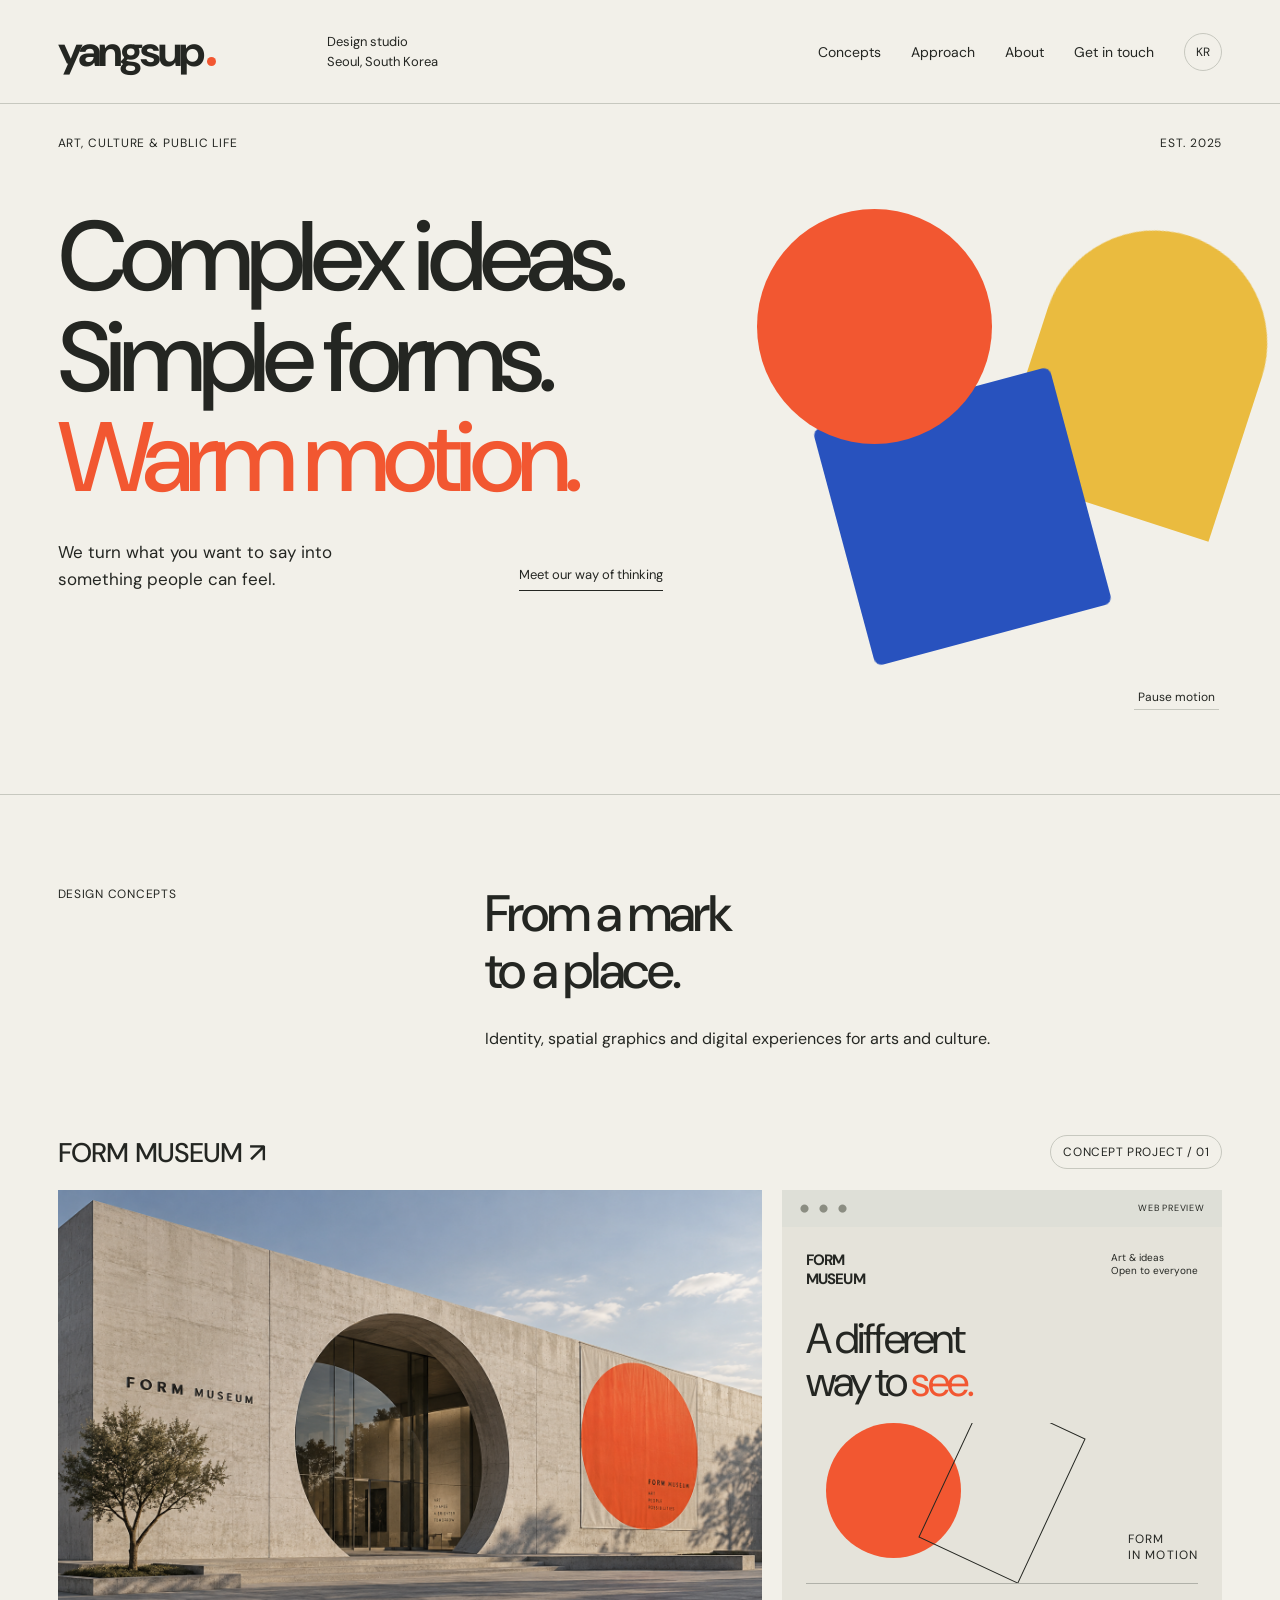
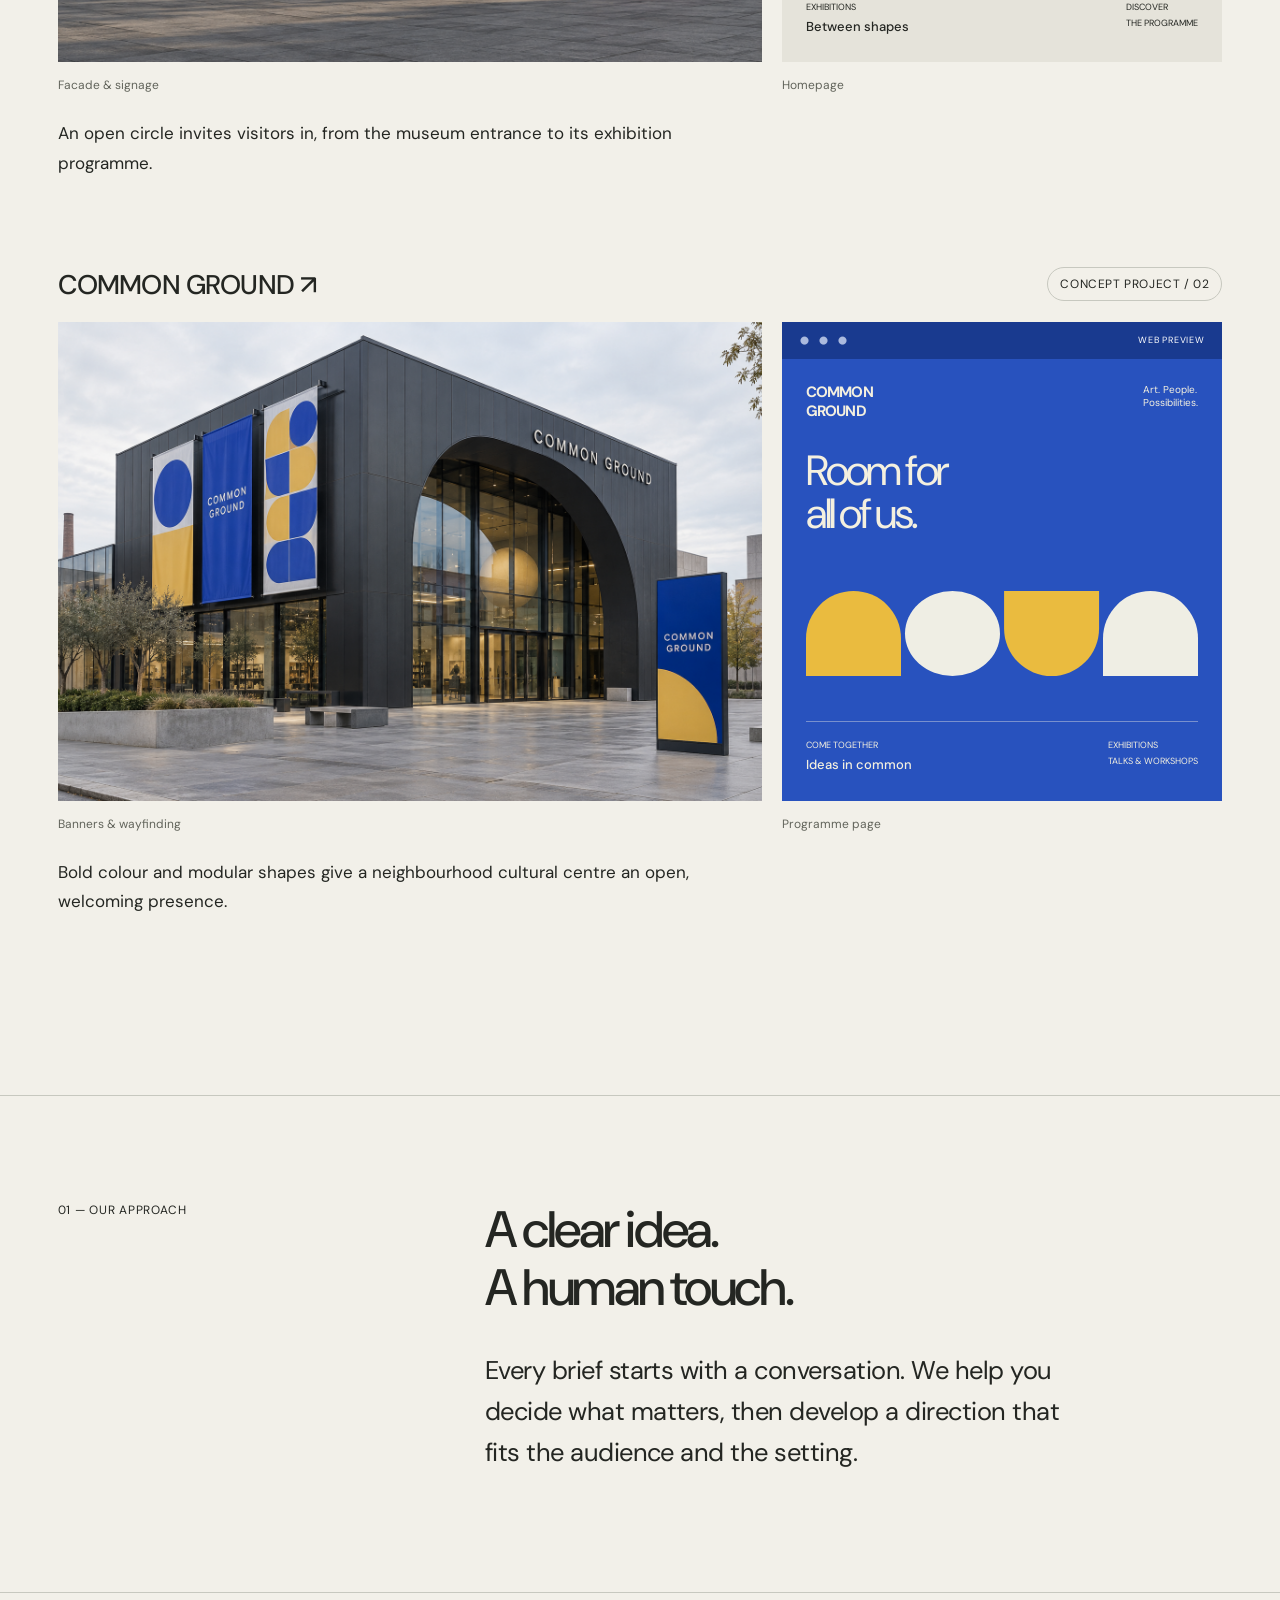
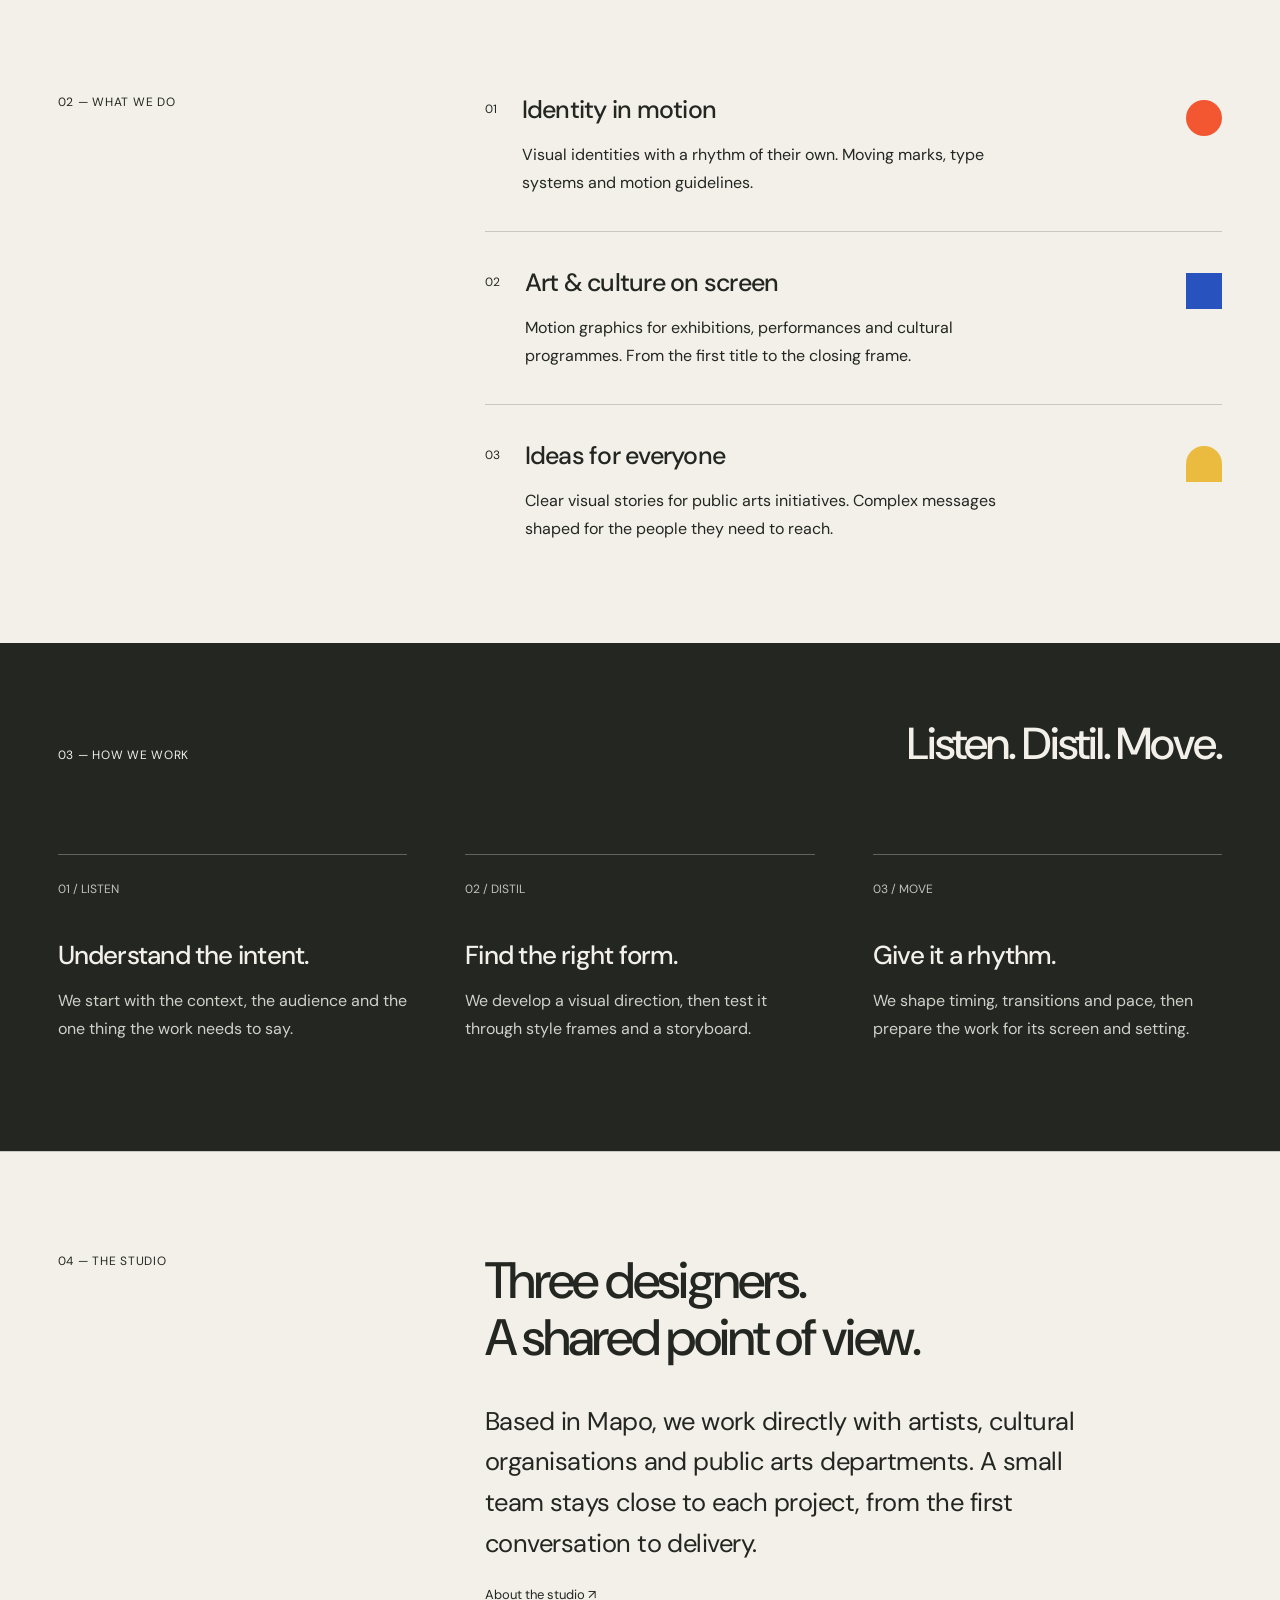
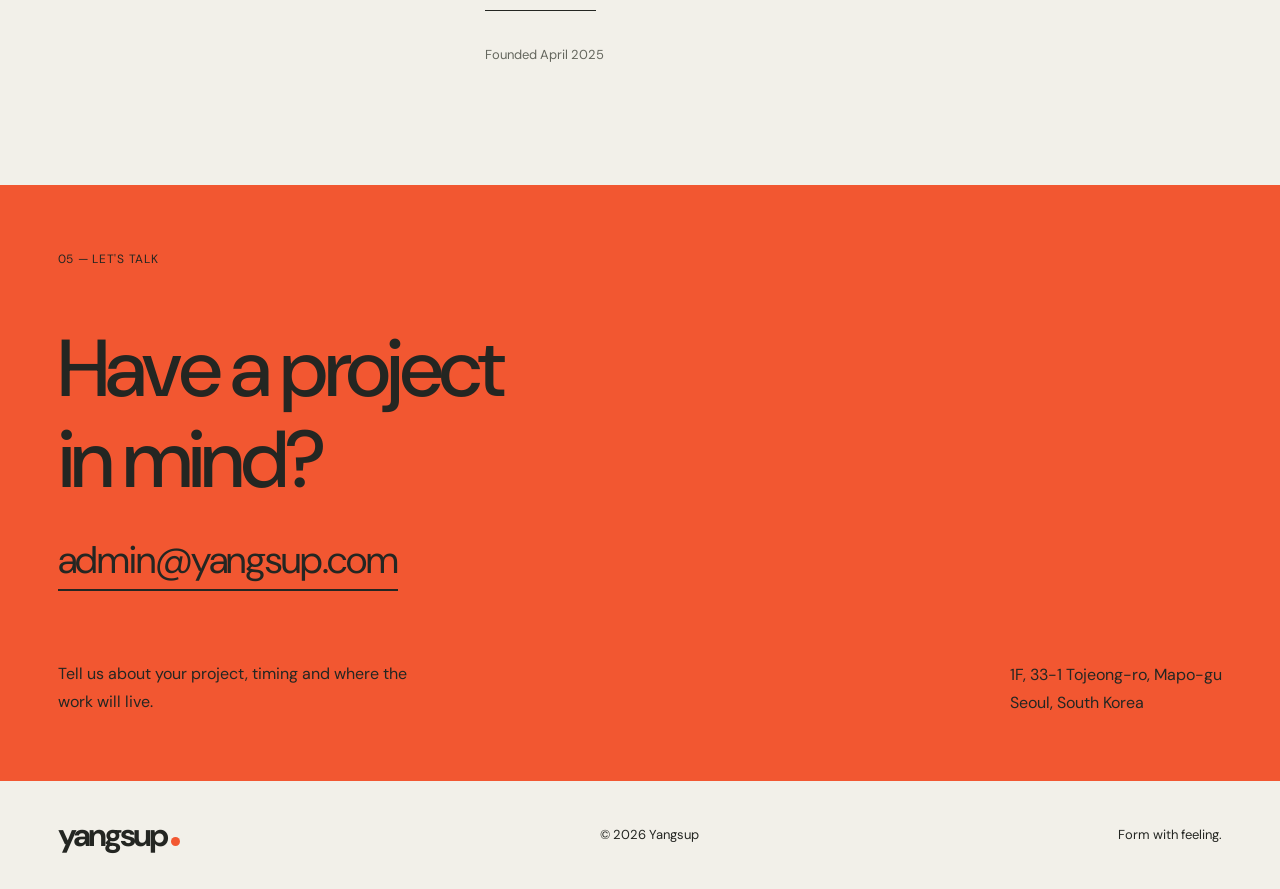
==== commit 2862074e: "Update website contact email to admin@yangsup.com" ====
--- a/index.html
+++ b/index.html
@@ -11,4 +11,4 @@
 <section class="services section"><div class="label">02 — <span data-en="WHAT WE DO" data-ko="하는 일">WHAT WE DO</span></div><div class="service-list"><article><span class="number">01</span><div><h3 data-en="Identity in motion" data-ko="움직이는 아이덴티티">Identity in motion</h3><p data-en="Visual identities with a rhythm of their own. Moving marks, type systems and motion guidelines." data-ko="브랜드 고유의 리듬을 만듭니다. 움직이는 로고, 타이포그래피, 모션 가이드라인을 설계합니다.">Visual identities with a rhythm of their own. Moving marks, type systems and motion guidelines.</p></div><span class="mini orange"></span></article><article><span class="number">02</span><div><h3 data-en="Art & culture on screen" data-ko="화면으로 만나는 예술">Art & culture on screen</h3><p data-en="Motion graphics for exhibitions, performances and cultural programmes. From the first title to the closing frame." data-ko="전시, 공연, 문화 프로그램을 위한 모션 그래픽. 첫 타이틀부터 마지막 장면까지 하나의 흐름으로 연결합니다.">Motion graphics for exhibitions, performances and cultural programmes. From the first title to the closing frame.</p></div><span class="mini blue"></span></article><article><span class="number">03</span><div><h3 data-en="Ideas for everyone" data-ko="누구에게나 닿는 이야기">Ideas for everyone</h3><p data-en="Clear visual stories for public arts initiatives. Complex messages shaped for the people they need to reach." data-ko="공공 예술 사업의 복잡한 메시지를 정리합니다. 전달해야 할 사람을 생각하며 형태와 움직임을 고릅니다.">Clear visual stories for public arts initiatives. Complex messages shaped for the people they need to reach.</p></div><span class="mini yellow"></span></article></div></section>
 <section class="process"><div class="process-heading"><div class="label">03 — <span data-en="HOW WE WORK" data-ko="진행 과정">HOW WE WORK</span></div><h2 data-en="Listen. Distil. Move." data-ko="듣고. 고르고. 움직입니다.">Listen. Distil. Move.</h2></div><div class="steps"><article><span>01 / LISTEN</span><h3 data-en="Understand the intent." data-ko="의도를 이해합니다.">Understand the intent.</h3><p data-en="We start with the context, the audience and the one thing the work needs to say." data-ko="프로젝트의 맥락과 관객을 이해하고, 꼭 전달해야 할 한 가지를 찾습니다.">We start with the context, the audience and the one thing the work needs to say.</p></article><article><span>02 / DISTIL</span><h3 data-en="Find the right form." data-ko="알맞은 형태를 찾습니다.">Find the right form.</h3><p data-en="We develop a visual direction, then test it through style frames and a storyboard." data-ko="시각적인 방향을 정하고, 스타일 프레임과 스토리보드로 함께 확인합니다.">We develop a visual direction, then test it through style frames and a storyboard.</p></article><article><span>03 / MOVE</span><h3 data-en="Give it a rhythm." data-ko="리듬을 더합니다.">Give it a rhythm.</h3><p data-en="We shape timing, transitions and pace, then prepare the work for its screen and setting." data-ko="타이밍과 전환, 속도를 다듬습니다. 작품이 놓일 화면과 공간에 맞춰 마무리합니다.">We shape timing, transitions and pace, then prepare the work for its screen and setting.</p></article></div></section>
 <section class="studio section" id="studio"><div class="label">04 — <span data-en="THE STUDIO" data-ko="스튜디오">THE STUDIO</span></div><div><h2 data-en="Three designers.<br>A shared point of view." data-ko="세 명의 디자이너.<br>함께 바라보는 방향.">Three designers.<br>A shared point of view.</h2><p class="large-copy" data-en="Based in Mapo, we work directly with artists, cultural organisations and public arts departments. A small team stays close to each project, from the first conversation to delivery." data-ko="마포를 기반으로 예술가, 문화예술 단체, 공공기관의 예술 부서와 협업합니다. 작은 팀이 첫 대화부터 납품까지 긴밀하게 참여합니다.">Based in Mapo, we work directly with artists, cultural organisations and public arts departments. A small team stays close to each project, from the first conversation to delivery.</p><a class="text-link" href="about.html" data-en="About the studio ↗" data-ko="스튜디오 소개 ↗">About the studio ↗</a><p class="established" data-en="Founded April 2025" data-ko="2025년 4월 설립">Founded April 2025</p></div></section>
-<section class="contact" id="contact"><div class="label">05 — <span data-en="LET'S TALK" data-ko="프로젝트 문의">LET'S TALK</span></div><h2 data-en="Have a project<br>in mind?" data-ko="준비 중인<br>프로젝트가 있나요?">Have a project<br>in mind?</h2><a class="email" href="mailto:joo@yangsup.com">joo@yangsup.com</a><div class="contact-bottom"><p data-en="Tell us about your project, timing and where the work will live." data-ko="프로젝트의 내용과 일정, 작업이 쓰일 곳을 알려 주세요.">Tell us about your project, timing and where the work will live.</p><address><span data-en="1F, 33-1 Tojeong-ro, Mapo-gu<br>Seoul, South Korea" data-ko="서울 마포구 토정로 33-1, 1층">1F, 33-1 Tojeong-ro, Mapo-gu<br>Seoul, South Korea</span></address></div></section></main><footer><a class="logo" href="#">yangsup<span class="logo-dot"></span></a><span>© <span id="year">2026</span> Yangsup</span><span data-en="Form with feeling." data-ko="형태에 온도를.">Form with feeling.</span></footer><script src="script.js?v=3"></script></body></html>
+<section class="contact" id="contact"><div class="label">05 — <span data-en="LET'S TALK" data-ko="프로젝트 문의">LET'S TALK</span></div><h2 data-en="Have a project<br>in mind?" data-ko="준비 중인<br>프로젝트가 있나요?">Have a project<br>in mind?</h2><a class="email" href="mailto:admin@yangsup.com">admin@yangsup.com</a><div class="contact-bottom"><p data-en="Tell us about your project, timing and where the work will live." data-ko="프로젝트의 내용과 일정, 작업이 쓰일 곳을 알려 주세요.">Tell us about your project, timing and where the work will live.</p><address><span data-en="1F, 33-1 Tojeong-ro, Mapo-gu<br>Seoul, South Korea" data-ko="서울 마포구 토정로 33-1, 1층">1F, 33-1 Tojeong-ro, Mapo-gu<br>Seoul, South Korea</span></address></div></section></main><footer><a class="logo" href="#">yangsup<span class="logo-dot"></span></a><span>© <span id="year">2026</span> Yangsup</span><span data-en="Form with feeling." data-ko="형태에 온도를.">Form with feeling.</span></footer><script src="script.js?v=3"></script></body></html>
